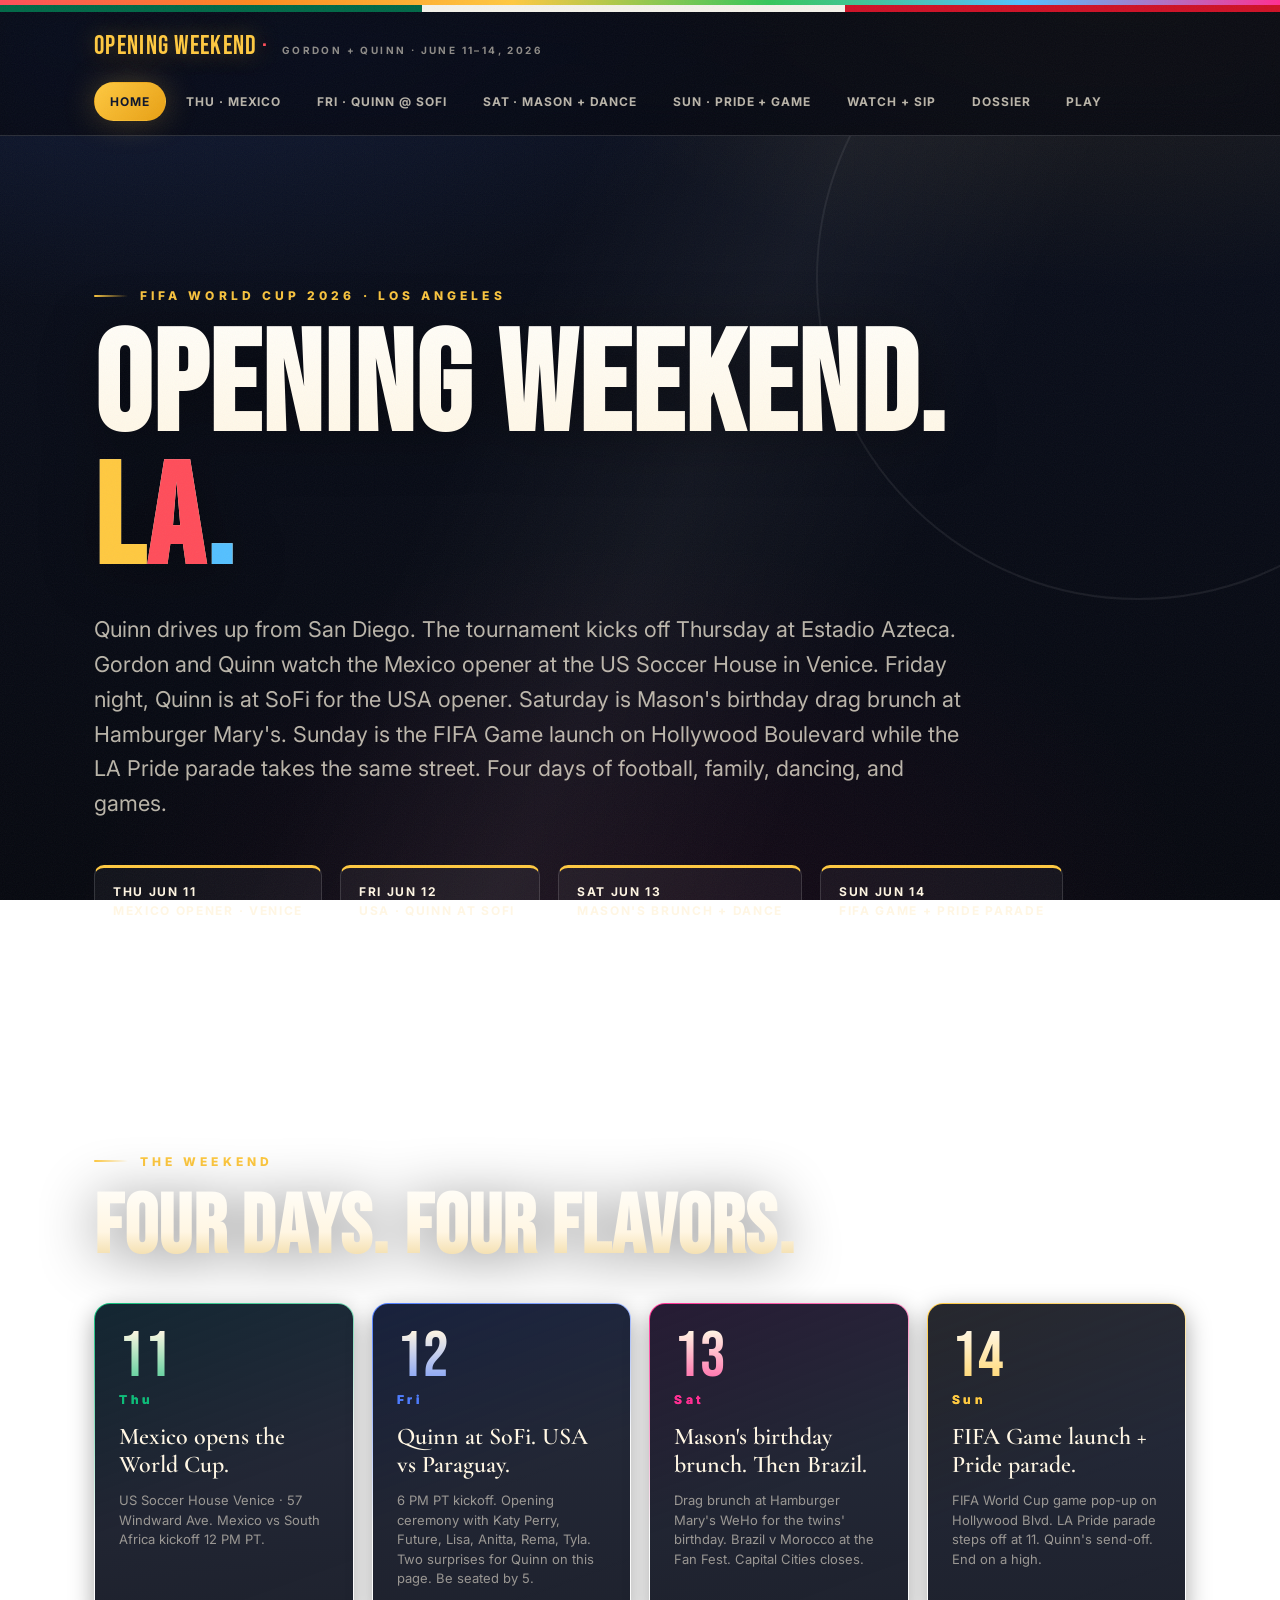
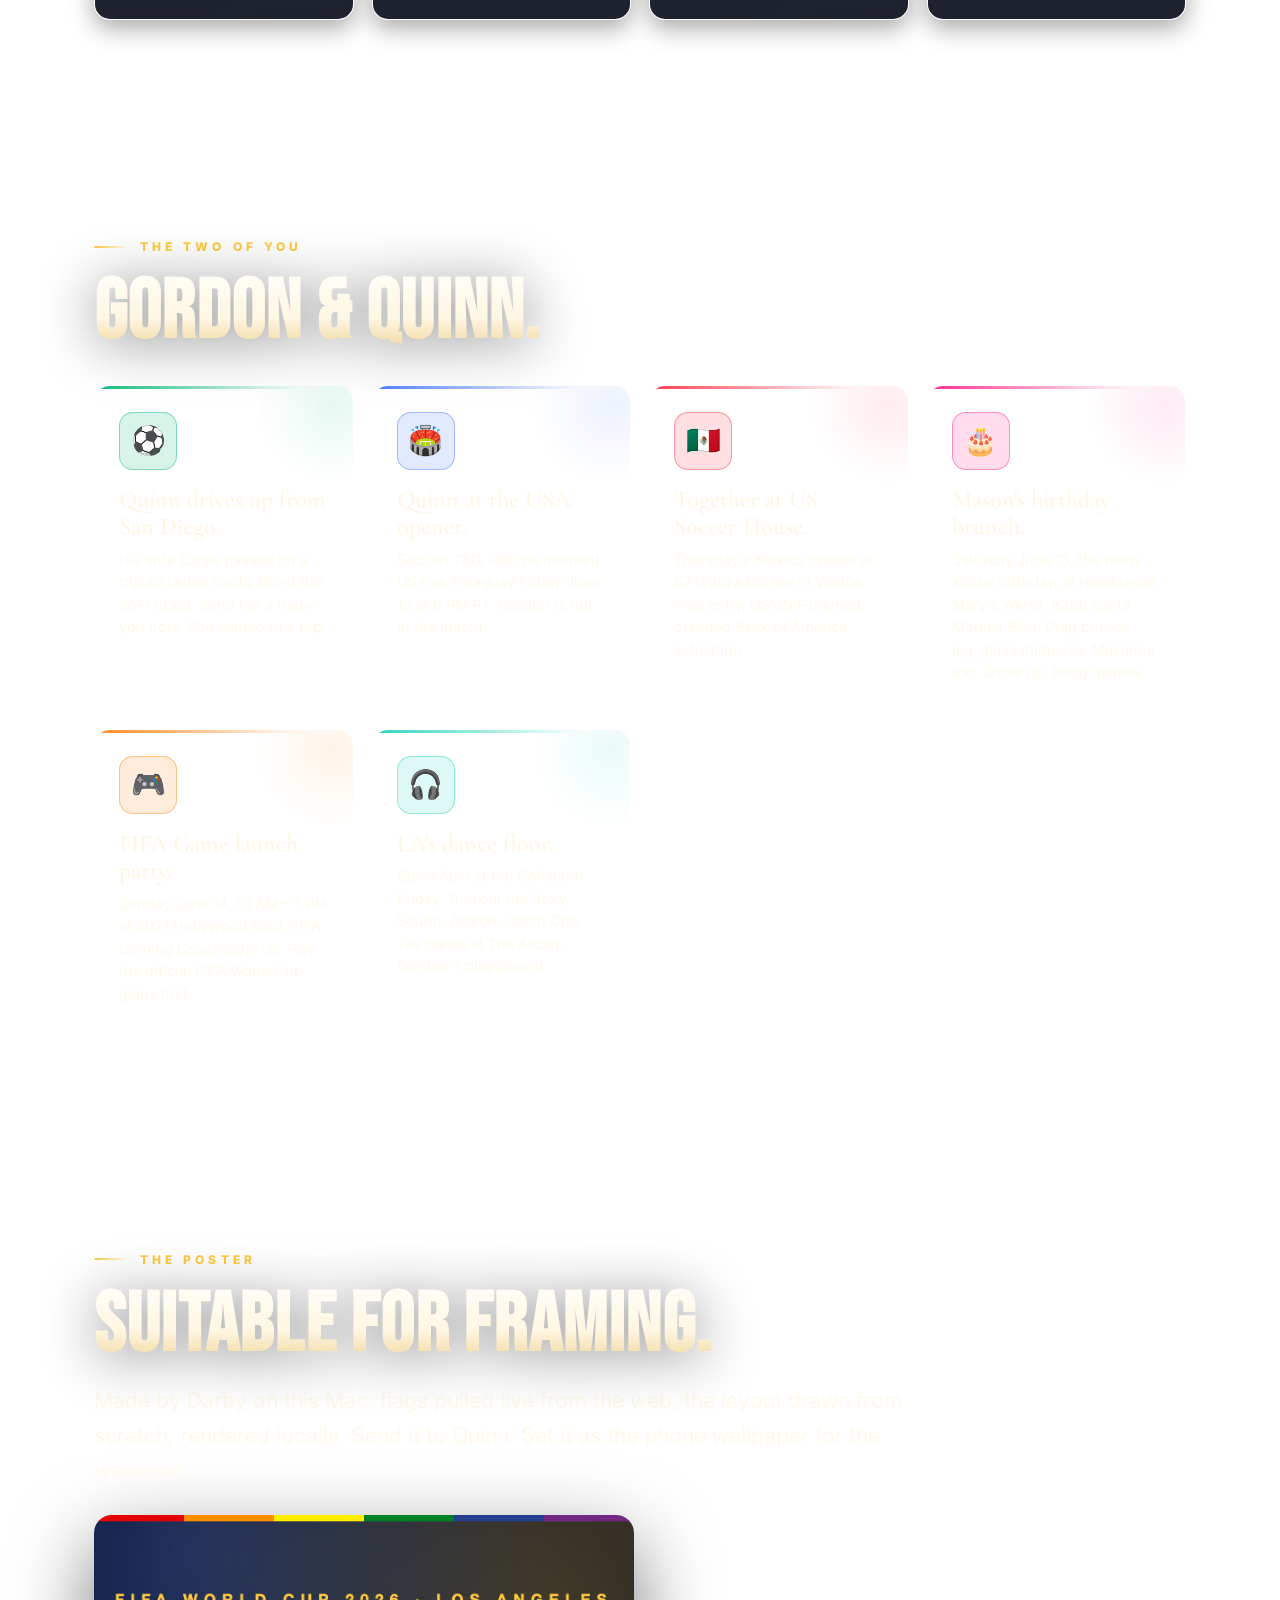
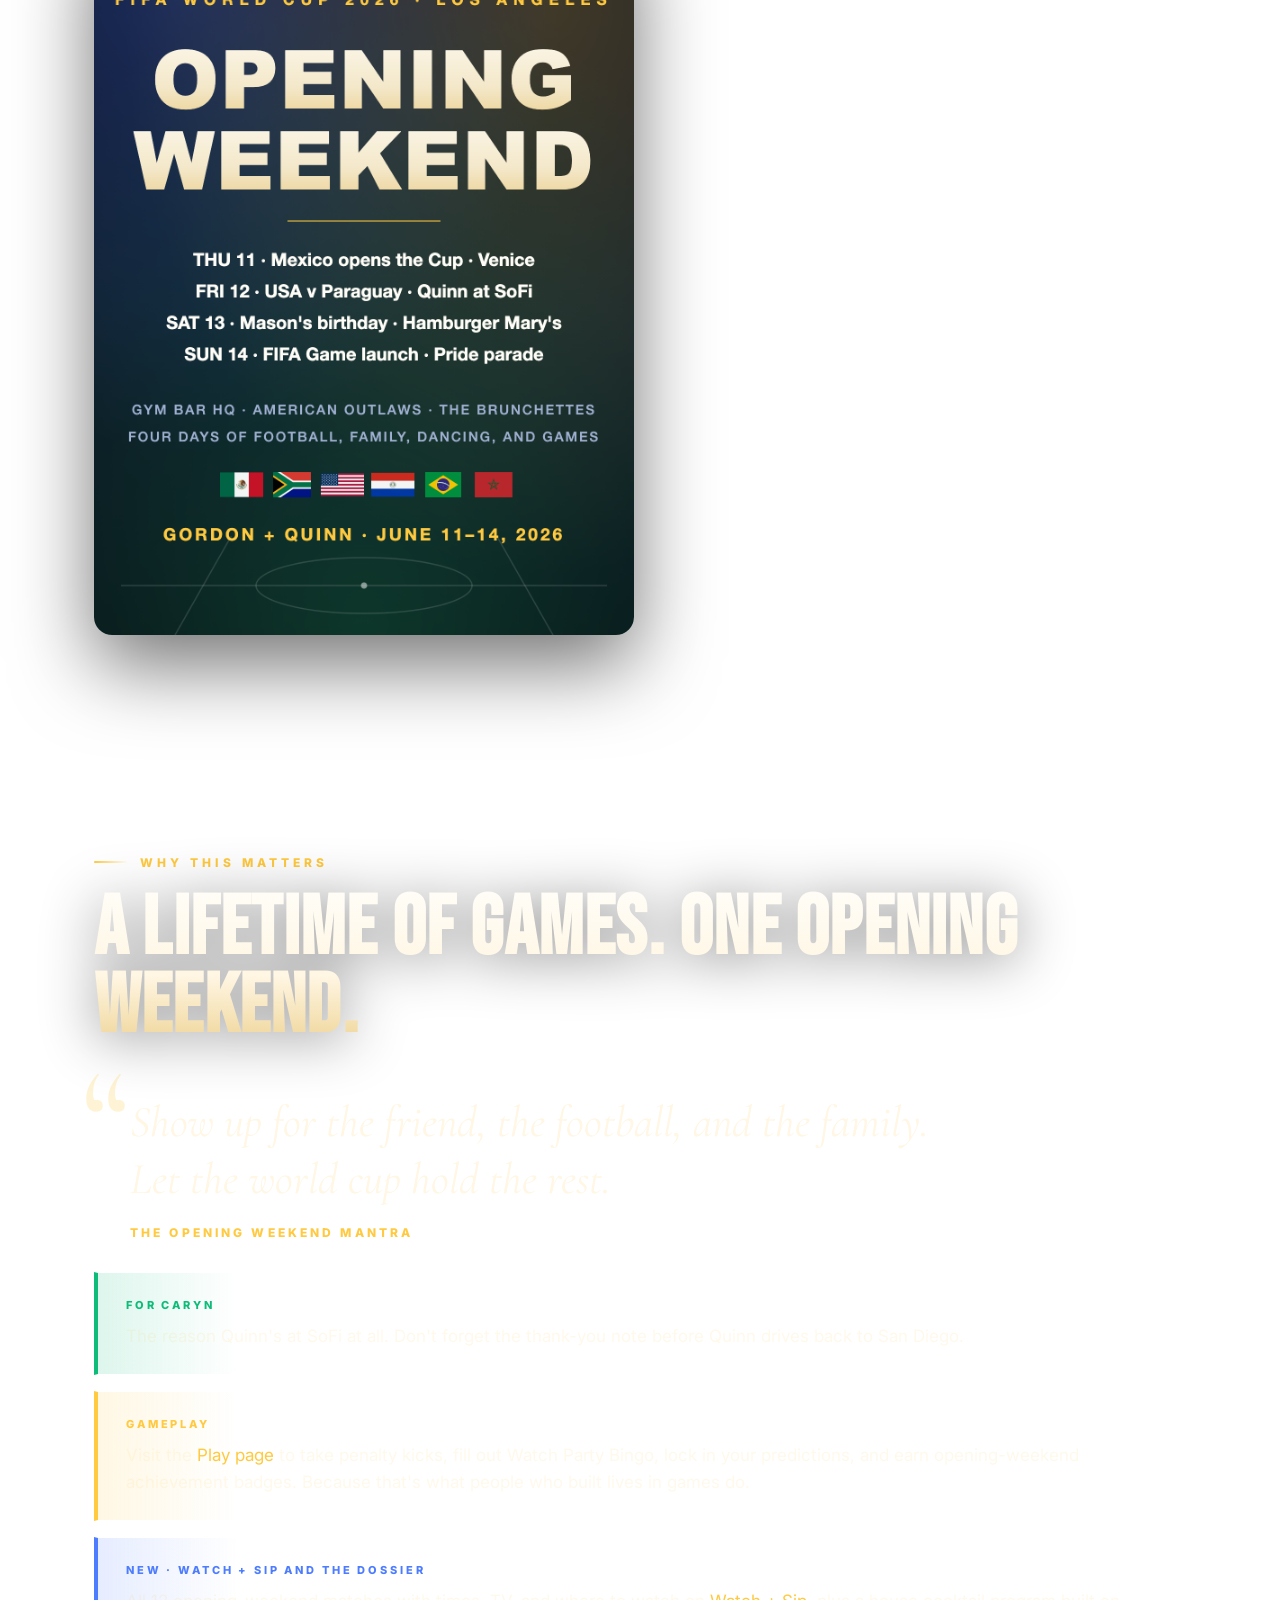
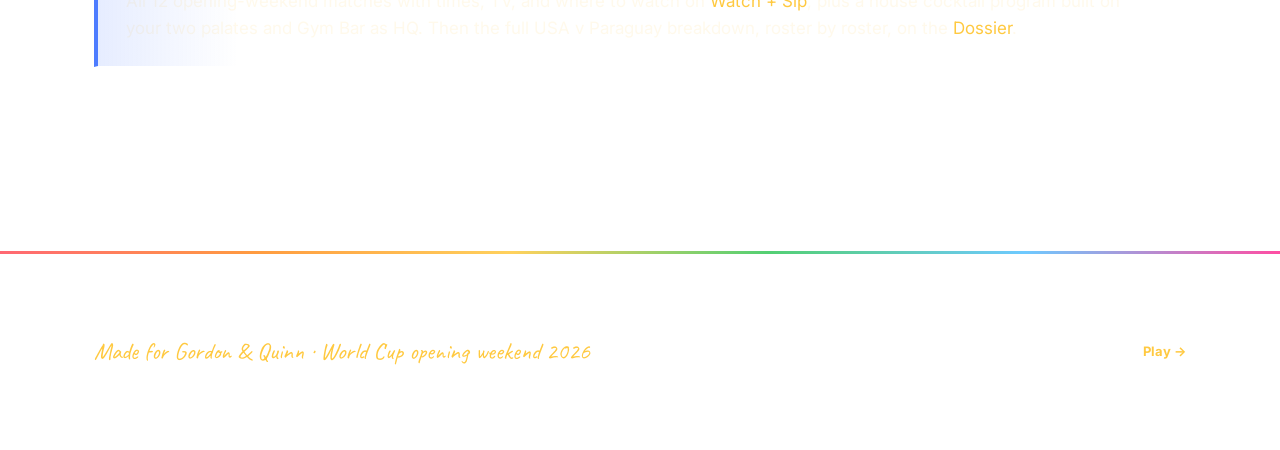
==== index.html @ e185a809 "Opening Weekend LA — Gordon + Quinn World Cup 2026 site" ====
<!DOCTYPE html>
<html lang="en">
<head>
<meta charset="utf-8">
<meta name="viewport" content="width=device-width, initial-scale=1">
<title>Opening Weekend, LA · Gordon + Quinn · World Cup 2026</title>
<link rel="preconnect" href="https://fonts.googleapis.com">
<link rel="preconnect" href="https://fonts.gstatic.com" crossorigin>
<link href="https://fonts.googleapis.com/css2?family=Bebas+Neue&family=Caveat:wght@400;700&family=Cormorant+Garamond:wght@500;600&family=Inter:wght@400;500;600;700;800&display=swap" rel="stylesheet">
<link rel="stylesheet" href="styles.css">
</head>
<body>

<div class="rainbow-bar"></div>
<div class="flag-bar"></div>

<header class="masthead">
  <div class="wrap">
    <a class="brand" href="index.html">Opening Weekend<span class="dot">·</span><span class="sub">Gordon + Quinn · June 11–14, 2026</span></a>
    <nav class="primary">
      <a href="index.html" class="current">Home</a>
      <a href="thursday.html">Thu · Mexico</a>
      <a href="friday.html">Fri · Quinn @ SoFi</a>
      <a href="saturday.html">Sat · Mason + Dance</a>
      <a href="sunday.html">Sun · Pride + Game</a>
      <a href="watch.html">Watch + Sip</a>
      <a href="showdown.html">Dossier</a>
      <a href="play.html">Play</a>
    </nav>
  </div>
</header>

<section class="hero">
  <div class="wrap">
    <div class="eyebrow">FIFA World Cup 2026 · Los Angeles</div>
    <h1 class="display">Opening Weekend.<br><span class="accent">L</span><span class="vermilion">A</span><span class="skyblue">.</span></h1>
    <p class="lede" style="margin-top: 24px;">Quinn drives up from San Diego. The tournament kicks off Thursday at Estadio Azteca. Gordon and Quinn watch the Mexico opener at the US Soccer House in Venice. Friday night, Quinn is at SoFi for the USA opener. Saturday is Mason's birthday drag brunch at Hamburger Mary's. Sunday is the FIFA Game launch on Hollywood Boulevard while the LA Pride parade takes the same street. Four days of football, family, dancing, and games.</p>
    <div class="hero-meta">
      <div>Thu Jun 11<br>Mexico opener · Venice</div>
      <div>Fri Jun 12<br>USA · Quinn at SoFi</div>
      <div>Sat Jun 13<br>Mason's brunch + dance</div>
      <div>Sun Jun 14<br>FIFA Game + Pride parade</div>
    </div>
  </div>
</section>

<section class="section">
  <div class="wrap">
    <div class="eyebrow">The Weekend</div>
    <h2 class="display">Four days. Four flavors.</h2>
    <div class="days-grid">
      <a class="day-card" href="thursday.html">
        <div class="date">11<span class="weekday">Thu</span></div>
        <div class="title">Mexico opens the World Cup.</div>
        <div class="tag">US Soccer House Venice · 57 Windward Ave. Mexico vs South Africa kickoff 12 PM PT.</div>
      </a>
      <a class="day-card fri" href="friday.html">
        <div class="date">12<span class="weekday">Fri</span></div>
        <div class="title">Quinn at SoFi. USA vs Paraguay.</div>
        <div class="tag">6 PM PT kickoff. Opening ceremony with Katy Perry, Future, Lisa, Anitta, Rema, Tyla. Two surprises for Quinn on this page. Be seated by 5.</div>
      </a>
      <a class="day-card sat" href="saturday.html">
        <div class="date">13<span class="weekday">Sat</span></div>
        <div class="title">Mason's birthday brunch. Then Brazil.</div>
        <div class="tag">Drag brunch at Hamburger Mary's WeHo for the twins' birthday. Brazil v Morocco at the Fan Fest. Capital Cities closes.</div>
      </a>
      <a class="day-card sun" href="sunday.html">
        <div class="date">14<span class="weekday">Sun</span></div>
        <div class="title">FIFA Game launch + Pride parade.</div>
        <div class="tag">FIFA World Cup game pop-up on Hollywood Blvd. LA Pride parade steps off at 11. Quinn's send-off. End on a high.</div>
      </a>
    </div>
  </div>
</section>

<section class="section">
  <div class="wrap">
    <div class="eyebrow">The two of you</div>
    <h2 class="display">Gordon &amp; Quinn.</h2>
    <div class="cards-grid">
      <div class="fact-card green">
        <div class="icon">⚽</div>
        <h4>Quinn drives up from San Diego.</h4>
        <p>His wife Caryn passed on a trip so Quinn could afford the SoFi ticket. Send her a thank-you note. She earned this trip.</p>
      </div>
      <div class="fact-card blue">
        <div class="icon">🏟️</div>
        <h4>Quinn at the USA opener.</h4>
        <p>Section TBD, lifetime moment. USA vs Paraguay Friday June 12 at 6 PM PT. Gordon is not at the match.</p>
      </div>
      <div class="fact-card red">
        <div class="icon">🇲🇽</div>
        <h4>Together at US Soccer House.</h4>
        <p>Thursday's Mexico opener at 57 Windward Ave in Venice. Free entry, USMNT-themed, branded Bank of America activation.</p>
      </div>
      <div class="fact-card magenta">
        <div class="icon">🎂</div>
        <h4>Mason's birthday brunch.</h4>
        <p>Saturday June 13, the twins' actual birthday, at Hamburger Mary's WeHo, 8288 Santa Monica Blvd. Drag brunch, leg-glass mimosas, Makenna too. Show up. Bring memes.</p>
      </div>
      <div class="fact-card orange">
        <div class="icon">🎮</div>
        <h4>FIFA Game launch party.</h4>
        <p>Sunday June 14, 10 AM – 7 PM at 6021 Hollywood Blvd. FIFA Gaming Couch pop-up. Play the official FIFA World Cup game first.</p>
      </div>
      <div class="fact-card teal">
        <div class="icon">🎧</div>
        <h4>LA's dance floor.</h4>
        <p>Steve Aoki at the Coliseum Friday. Trinix at the Roxy. Sound, Avalon, Catch One. Tea dance at The Abbey. Gordon's playground.</p>
      </div>
    </div>
  </div>
</section>

<section class="section">
  <div class="wrap">
    <div class="eyebrow">The poster</div>
    <h2 class="display">Suitable for framing.</h2>
    <p class="lede" style="margin-top: 18px;">Made by Darby on this Mac: flags pulled live from the web, the layout drawn from scratch, rendered locally. Send it to Quinn. Set it as the phone wallpaper for the weekend.</p>
    <p style="margin-top: 28px;"><img src="assets/poster.png" alt="Opening Weekend LA poster: FIFA World Cup 2026, Gordon + Quinn, June 11 to 14" style="width: 100%; max-width: 540px; border-radius: 18px; box-shadow: 0 30px 80px rgba(0,0,0,0.55); display: block;"></p>
  </div>
</section>

<section class="section">
  <div class="wrap">
    <div class="eyebrow">Why this matters</div>
    <h2 class="display">A lifetime of games. One opening weekend.</h2>
    <div class="quote">
      Show up for the friend, the football, and the family. Let the world cup hold the rest.
      <span class="attr">The opening weekend mantra</span>
    </div>
    <div class="callout green">
      <div class="label">For Caryn</div>
      <p>The reason Quinn's at SoFi at all. Don't forget the thank-you note before Quinn drives back to San Diego.</p>
    </div>
    <div class="callout gold" style="margin-top: 16px;">
      <div class="label">Gameplay</div>
      <p>Visit the <a href="play.html">Play page</a> to take penalty kicks, fill out Watch Party Bingo, lock in your predictions, and earn opening-weekend achievement badges. Because that's what people who built lives in games do.</p>
    </div>
    <div class="callout blue" style="margin-top: 16px;">
      <div class="label">New · Watch + Sip and the Dossier</div>
      <p>All 12 opening-weekend matches with times, TV, and where to watch on <a href="watch.html">Watch + Sip</a>, plus a house cocktail program built on your two palates and Gym Bar as HQ. Then the full USA v Paraguay breakdown, roster by roster, on the <a href="showdown.html">Dossier</a>.</p>
    </div>
  </div>
</section>

<footer class="site">
  <div class="wrap">
    <div class="made">Made for Gordon &amp; Quinn · World Cup opening weekend 2026</div>
    <div><a href="play.html">Play →</a></div>
  </div>
</footer>

</body>
</html>
---- styles.css ----
/* Opening Weekend LA · Gordon + Quinn · World Cup 2026
   v2 — "Night Match" design system
   Stadium-night base, floodlight glows, glass cards, editorial type, motion with intent. */

:root {
  /* Stage */
  --night: #06080F;
  --night-2: #0A0F1E;
  --panel: rgba(255, 255, 255, 0.045);
  --panel-strong: rgba(255, 255, 255, 0.08);
  --glass-line: rgba(255, 255, 255, 0.14);
  --cream: #FFF6E3;
  --ink: #0B132B;

  /* Voices (text-bright variants for dark stage) */
  --gold: #FFC940;
  --gold-deep: #E8A013;
  --vermilion: #FF4D5A;
  --mexico-green: #0DBC79;
  --mexico-red: #FF3B4E;
  --usa-blue: #4D7CFF;
  --usa-red: #FF4D5A;
  --teal: #2DD4BF;
  --magenta: #FF2E92;
  --orange: #FF8A1E;
  --skyblue: #54C0FF;
  --grass: #35C75A;

  /* Flag-true colors (bars only) */
  --flag-green: #006847;
  --flag-red: #CE1126;
  --flag-blue: #002868;
  --flag-red-usa: #BF0A30;

  --rule: rgba(255, 255, 255, 0.10);
  --text-dim: rgba(255, 246, 227, 0.72);
  --text-faint: rgba(255, 246, 227, 0.55);
  --shadow: 0 24px 60px rgba(0, 0, 0, 0.5);
  --shadow-sm: 0 8px 24px rgba(0, 0, 0, 0.35);
  --glow-gold: 0 0 32px rgba(255, 201, 64, 0.25);
}

* { box-sizing: border-box; margin: 0; padding: 0; }
html { scroll-behavior: smooth; }

body {
  background:
    radial-gradient(1100px 600px at 12% -5%, rgba(77, 124, 255, 0.14), transparent 60%),
    radial-gradient(1000px 560px at 88% -5%, rgba(255, 201, 64, 0.10), transparent 60%),
    radial-gradient(900px 700px at 50% 110%, rgba(255, 46, 146, 0.07), transparent 65%),
    linear-gradient(180deg, var(--night-2) 0%, var(--night) 100%);
  background-attachment: fixed;
  color: var(--cream);
  font-family: "Inter", -apple-system, "Segoe UI", system-ui, sans-serif;
  font-size: 17px;
  line-height: 1.6;
  -webkit-font-smoothing: antialiased;
  overflow-x: hidden;
}

/* Film grain so the dark reads as atmosphere, not emptiness */
body::after {
  content: "";
  position: fixed;
  inset: 0;
  pointer-events: none;
  z-index: 1000;
  opacity: 0.05;
  background-image: url("data:image/svg+xml,%3Csvg xmlns='http://www.w3.org/2000/svg' width='160' height='160'%3E%3Cfilter id='n'%3E%3CfeTurbulence type='fractalNoise' baseFrequency='0.9' numOctaves='2'/%3E%3C/filter%3E%3Crect width='160' height='160' filter='url(%23n)'/%3E%3C/svg%3E");
}

img { max-width: 100%; display: block; }
a { color: var(--gold); text-decoration: none; border-bottom: 2px solid transparent; transition: border-color 0.2s, color 0.2s; }
a:hover { border-bottom-color: var(--gold); color: #FFE08A; }
button { font-family: inherit; cursor: pointer; }

.wrap { max-width: 1140px; margin: 0 auto; padding: 32px 24px; position: relative; }
.section { padding: 72px 0; position: relative; }
.section + .section { border-top: 1px solid var(--rule); }

/* ================= Type ================= */
.display {
  font-family: "Bebas Neue", "Oswald", sans-serif;
  font-weight: 700;
  letter-spacing: 0.015em;
  line-height: 0.94;
  text-transform: uppercase;
  background: linear-gradient(180deg, #FFFDF7 0%, var(--cream) 55%, #E9C97E 115%);
  -webkit-background-clip: text;
  background-clip: text;
  -webkit-text-fill-color: transparent;
  filter: drop-shadow(0 6px 28px rgba(0, 0, 0, 0.45));
}
h1.display { font-size: clamp(64px, 11vw, 152px); }
h2.display { font-size: clamp(42px, 6.5vw, 84px); }
h3.display { font-size: clamp(30px, 4vw, 50px); }

/* Accent spans stay vivid inside gradient headlines */
.display .accent { -webkit-text-fill-color: var(--gold); color: var(--gold); }
.display .vermilion { -webkit-text-fill-color: var(--vermilion); color: var(--vermilion); }
.display .skyblue { -webkit-text-fill-color: var(--skyblue); color: var(--skyblue); }
.display span[style] { -webkit-text-fill-color: currentColor; }

.script { font-family: "Caveat", cursive; font-style: italic; }

.eyebrow {
  font-size: 12px;
  letter-spacing: 0.34em;
  text-transform: uppercase;
  font-weight: 800;
  color: var(--gold);
  margin-bottom: 18px;
  display: inline-flex;
  align-items: center;
  gap: 12px;
}
.eyebrow::before {
  content: "";
  width: 34px;
  height: 2px;
  background: linear-gradient(90deg, var(--gold), transparent);
  border-radius: 2px;
}

.lede {
  font-size: clamp(18px, 1.7vw, 22px);
  line-height: 1.6;
  max-width: 62ch;
  color: var(--text-dim);
  font-weight: 400;
}
.small { font-size: 14px; color: var(--text-faint); }

/* ================= Bars ================= */
.rainbow-bar {
  height: 5px;
  background: linear-gradient(90deg,
    #FF4D5A, #FF8A1E, #FFC940, #35C75A, #54C0FF, #FF2E92);
}
.flag-bar {
  height: 7px;
  background: linear-gradient(90deg,
    var(--flag-green) 0%, var(--flag-green) 33%,
    #F4F2EA 33%, #F4F2EA 66%,
    var(--flag-red) 66%, var(--flag-red) 100%);
}
.flag-bar.usa {
  background: linear-gradient(90deg,
    var(--flag-blue) 0%, var(--flag-blue) 33%,
    #F4F2EA 33%, #F4F2EA 66%,
    var(--flag-red-usa) 66%, var(--flag-red-usa) 100%);
}

/* ================= Masthead ================= */
.masthead {
  position: sticky;
  top: 0;
  z-index: 50;
  background: rgba(6, 8, 15, 0.72);
  -webkit-backdrop-filter: blur(18px) saturate(1.4);
  backdrop-filter: blur(18px) saturate(1.4);
  border-bottom: 1px solid var(--glass-line);
}
.masthead .wrap {
  display: flex;
  justify-content: space-between;
  align-items: center;
  padding: 14px 24px;
  flex-wrap: wrap;
  gap: 14px;
}
.brand {
  font-family: "Bebas Neue", sans-serif;
  font-size: 26px;
  letter-spacing: 0.05em;
  color: var(--gold);
  border: none;
  text-transform: uppercase;
  text-shadow: 0 0 24px rgba(255, 201, 64, 0.35);
}
.brand:hover { color: #FFE08A; border: none; }
.brand .dot { color: var(--vermilion); margin: 0 4px; }
.brand .sub {
  font-family: "Inter", sans-serif;
  font-size: 10px;
  letter-spacing: 0.24em;
  color: var(--text-faint);
  font-weight: 700;
  margin-left: 10px;
  text-shadow: none;
}
nav.primary { display: flex; gap: 4px; flex-wrap: wrap; }
nav.primary a {
  font-size: 12px;
  letter-spacing: 0.08em;
  font-weight: 700;
  color: var(--text-dim);
  padding: 9px 15px;
  border: 1px solid transparent;
  border-radius: 999px;
  text-transform: uppercase;
  transition: all 0.2s;
}
nav.primary a:hover {
  color: var(--cream);
  border-color: var(--glass-line);
  background: var(--panel);
}
nav.primary a.current {
  background: linear-gradient(135deg, var(--gold) 0%, var(--gold-deep) 100%);
  color: var(--ink);
  box-shadow: var(--glow-gold);
  border-color: transparent;
}

/* ================= Hero ================= */
.hero {
  padding: 110px 0 72px;
  position: relative;
  overflow: hidden;
  isolation: isolate;
}
/* Pitch center-circle, faint, behind everything */
.hero::before {
  content: "";
  position: absolute;
  right: -180px;
  top: -180px;
  width: 640px;
  height: 640px;
  border: 2px solid rgba(255, 255, 255, 0.07);
  border-radius: 50%;
  z-index: -1;
}
/* Floodlight beam */
.hero::after {
  content: "";
  position: absolute;
  inset: 0;
  z-index: -1;
  background: linear-gradient(115deg, transparent 35%, rgba(255, 255, 255, 0.045) 50%, transparent 65%);
}
.hero .wrap > * { animation: rise 0.8s cubic-bezier(0.2, 0.7, 0.2, 1) both; }
.hero .wrap > *:nth-child(2) { animation-delay: 0.1s; }
.hero .wrap > *:nth-child(3) { animation-delay: 0.22s; }
.hero .wrap > *:nth-child(4) { animation-delay: 0.34s; }

.hero.mexican {
  background:
    radial-gradient(900px 480px at 80% 0%, rgba(255, 59, 78, 0.18), transparent 60%),
    linear-gradient(160deg, #003D2B 0%, #06221A 45%, var(--night) 100%);
}
.hero.usa {
  background:
    radial-gradient(900px 480px at 80% 0%, rgba(255, 77, 90, 0.16), transparent 60%),
    linear-gradient(160deg, #0A1F5C 0%, #091233 45%, var(--night) 100%);
}
.hero.party {
  background:
    radial-gradient(900px 480px at 75% 0%, rgba(84, 192, 255, 0.14), transparent 60%),
    linear-gradient(160deg, #5C0F3C 0%, #220A26 50%, var(--night) 100%);
}
.hero.play {
  background:
    radial-gradient(900px 480px at 78% 0%, rgba(255, 201, 64, 0.14), transparent 60%),
    linear-gradient(160deg, #0B4D33 0%, #07281F 50%, var(--night) 100%);
}
.hero.sun {
  background:
    radial-gradient(1000px 520px at 75% -10%, rgba(255, 255, 255, 0.35), transparent 55%),
    linear-gradient(160deg, #FFC940 0%, #FF8A1E 60%, #F4632E 100%);
  color: var(--ink);
}
.hero.sun .display {
  background: linear-gradient(180deg, #1A1206 0%, #3B240A 100%);
  -webkit-background-clip: text;
  background-clip: text;
  -webkit-text-fill-color: transparent;
  filter: drop-shadow(0 4px 18px rgba(120, 60, 0, 0.25));
}
.hero.sun .lede { color: rgba(26, 18, 6, 0.82); }
.hero.sun::before { border-color: rgba(255, 255, 255, 0.28); }

.hero-meta {
  display: flex;
  gap: 18px;
  margin-top: 44px;
  font-size: 12px;
  letter-spacing: 0.14em;
  text-transform: uppercase;
  font-weight: 700;
  flex-wrap: wrap;
}
.hero-meta > div {
  background: var(--panel);
  border: 1px solid var(--glass-line);
  border-top: 3px solid var(--gold);
  border-radius: 10px;
  padding: 14px 18px;
  min-width: 200px;
  line-height: 1.6;
  -webkit-backdrop-filter: blur(8px);
  backdrop-filter: blur(8px);
}
.hero.sun .hero-meta > div {
  background: rgba(255, 255, 255, 0.30);
  border-color: rgba(26, 18, 6, 0.18);
  border-top-color: var(--ink);
}

/* ================= Day cards (home) ================= */
.days-grid {
  display: grid;
  grid-template-columns: repeat(auto-fit, minmax(230px, 1fr));
  gap: 18px;
  margin-top: 36px;
}
.day-card {
  --edge: var(--mexico-green);
  position: relative;
  display: block;
  padding: 26px 24px 30px;
  border-radius: 16px;
  color: var(--cream);
  border: 1px solid transparent;
  background:
    linear-gradient(180deg, rgba(20, 26, 44, 0.92), rgba(11, 15, 28, 0.92)) padding-box,
    linear-gradient(160deg, var(--edge), rgba(255, 255, 255, 0.08) 55%, transparent) border-box;
  box-shadow: var(--shadow-sm);
  transition: transform 0.25s cubic-bezier(0.2, 0.7, 0.2, 1), box-shadow 0.25s;
  overflow: hidden;
}
.day-card.fri { --edge: var(--usa-blue); }
.day-card.sat { --edge: var(--magenta); }
.day-card.sun { --edge: var(--gold); }
.day-card::after {
  content: "→";
  position: absolute;
  right: 20px;
  bottom: 16px;
  font-size: 20px;
  color: var(--edge);
  opacity: 0;
  transform: translateX(-8px);
  transition: all 0.25s;
}
.day-card:hover {
  transform: translateY(-6px);
  box-shadow: 0 20px 48px rgba(0, 0, 0, 0.55), 0 0 0 1px var(--edge);
  color: var(--cream);
}
.day-card:hover::after { opacity: 1; transform: translateX(0); }
.day-card .date {
  font-family: "Bebas Neue", sans-serif;
  font-size: 64px;
  line-height: 0.85;
  background: linear-gradient(180deg, var(--cream), var(--edge));
  -webkit-background-clip: text;
  background-clip: text;
  -webkit-text-fill-color: transparent;
}
.day-card .date .weekday {
  display: block;
  font-family: "Inter", sans-serif;
  font-size: 12px;
  letter-spacing: 0.3em;
  font-weight: 800;
  -webkit-text-fill-color: var(--edge);
  margin-top: 10px;
}
.day-card .title {
  font-family: "Cormorant Garamond", Georgia, serif;
  font-size: 24px;
  line-height: 1.18;
  margin-top: 18px;
  font-weight: 600;
  color: var(--cream);
}
.day-card .tag {
  font-size: 13px;
  color: var(--text-faint);
  margin-top: 12px;
  line-height: 1.5;
}

/* ================= Itinerary (timeline) ================= */
.itinerary {
  display: grid;
  grid-template-columns: 150px 1fr;
  gap: 0 32px;
  margin-top: 32px;
}
.itinerary .when {
  font-family: "Bebas Neue", sans-serif;
  font-size: 24px;
  color: var(--gold);
  text-align: right;
  letter-spacing: 0.03em;
  padding: 18px 22px 18px 0;
  position: relative;
  border-right: 1px solid var(--rule);
  line-height: 1.1;
}
.itinerary .when::after {
  content: "";
  position: absolute;
  right: -6px;
  top: 26px;
  width: 11px;
  height: 11px;
  border-radius: 50%;
  background: var(--gold);
  box-shadow: 0 0 0 4px rgba(255, 201, 64, 0.18), 0 0 16px rgba(255, 201, 64, 0.6);
}
.itinerary .what {
  font-size: 16px;
  line-height: 1.6;
  padding: 18px 0;
  color: var(--text-dim);
  border-bottom: 1px dashed var(--rule);
}
.itinerary .what strong { color: var(--cream); font-weight: 700; }

/* ================= Fact cards ================= */
.cards-grid {
  display: grid;
  grid-template-columns: repeat(auto-fit, minmax(250px, 1fr));
  gap: 18px;
  margin-top: 32px;
}
.fact-card {
  --edge: var(--gold);
  background: var(--panel);
  border: 1px solid var(--glass-line);
  border-radius: 16px;
  padding: 26px 24px;
  position: relative;
  overflow: hidden;
  -webkit-backdrop-filter: blur(10px);
  backdrop-filter: blur(10px);
  transition: transform 0.25s cubic-bezier(0.2, 0.7, 0.2, 1), border-color 0.25s, box-shadow 0.25s;
}
.fact-card::before {
  content: "";
  position: absolute;
  top: 0; left: 0; right: 0;
  height: 3px;
  background: linear-gradient(90deg, var(--edge), transparent 80%);
}
.fact-card::after {
  content: "";
  position: absolute;
  top: -60px; right: -60px;
  width: 160px; height: 160px;
  border-radius: 50%;
  background: radial-gradient(circle, var(--edge) 0%, transparent 70%);
  opacity: 0.10;
  transition: opacity 0.25s;
}
.fact-card:hover {
  transform: translateY(-4px);
  border-color: var(--edge);
  box-shadow: 0 16px 40px rgba(0, 0, 0, 0.45);
}
.fact-card:hover::after { opacity: 0.22; }
.fact-card.green { --edge: var(--mexico-green); }
.fact-card.red { --edge: var(--mexico-red); }
.fact-card.blue { --edge: var(--usa-blue); }
.fact-card.magenta { --edge: var(--magenta); }
.fact-card.teal { --edge: var(--teal); }
.fact-card.orange { --edge: var(--orange); }
.fact-card.gold { --edge: var(--gold); }
.fact-card .icon {
  width: 58px; height: 58px;
  display: grid;
  place-items: center;
  font-size: 28px;
  border-radius: 14px;
  background: color-mix(in srgb, var(--edge) 16%, transparent);
  border: 1px solid color-mix(in srgb, var(--edge) 45%, transparent);
  margin-bottom: 16px;
}
.fact-card h4 {
  font-family: "Cormorant Garamond", Georgia, serif;
  font-size: 24px;
  font-weight: 600;
  color: var(--cream);
  margin-bottom: 8px;
  line-height: 1.15;
}
.fact-card p { font-size: 14.5px; line-height: 1.55; color: var(--text-dim); }

/* ================= Match card (ticket) ================= */
.match-card {
  position: relative;
  background:
    radial-gradient(700px 300px at 50% -40%, rgba(255, 201, 64, 0.16), transparent 70%),
    linear-gradient(135deg, #0E1C4E 0%, #091233 60%, #06080F 100%);
  color: var(--cream);
  border: 1px solid var(--glass-line);
  border-radius: 18px;
  padding: 40px 36px;
  box-shadow: var(--shadow);
  margin-top: 32px;
  overflow: hidden;
}
.match-card.mexico {
  background:
    radial-gradient(700px 300px at 50% -40%, rgba(255, 201, 64, 0.16), transparent 70%),
    linear-gradient(135deg, #064D36 0%, #06291E 60%, #06080F 100%);
}
/* Ticket punch-holes */
.match-card::before, .match-card::after {
  content: "";
  position: absolute;
  top: 50%;
  width: 36px; height: 36px;
  border-radius: 50%;
  background: var(--night);
  border: 1px solid var(--glass-line);
  transform: translateY(-50%);
}
.match-card::before { left: -19px; }
.match-card::after { right: -19px; }
.match-card .label {
  font-size: 11px;
  letter-spacing: 0.3em;
  font-weight: 800;
  text-transform: uppercase;
  color: var(--gold);
  margin-bottom: 14px;
  text-align: center;
}
.match-card .teams {
  display: grid;
  grid-template-columns: 1fr auto 1fr;
  gap: 24px;
  align-items: center;
  margin: 20px 0;
}
.match-card .team {
  text-align: center;
  font-family: "Bebas Neue", sans-serif;
  font-size: clamp(30px, 4.5vw, 54px);
  letter-spacing: 0.02em;
  text-shadow: 0 4px 24px rgba(0, 0, 0, 0.5);
}
.match-card .team .flag {
  font-size: 64px;
  display: block;
  margin-bottom: 10px;
  filter: drop-shadow(0 8px 20px rgba(0, 0, 0, 0.45));
}
.match-card .vs {
  font-family: "Bebas Neue", sans-serif;
  font-size: 22px;
  color: var(--ink);
  letter-spacing: 0.06em;
  background: linear-gradient(135deg, var(--gold), var(--gold-deep));
  width: 58px; height: 58px;
  border-radius: 50%;
  display: grid;
  place-items: center;
  box-shadow: var(--glow-gold);
}
.match-card .details {
  display: flex;
  justify-content: center;
  gap: 12px;
  flex-wrap: wrap;
  margin-top: 24px;
  padding-top: 22px;
  border-top: 1px dashed rgba(255, 255, 255, 0.25);
  font-size: 12px;
  letter-spacing: 0.12em;
  text-transform: uppercase;
  color: var(--text-dim);
}
.match-card .details span {
  border: 1px solid var(--glass-line);
  background: var(--panel);
  padding: 7px 14px;
  border-radius: 999px;
}

/* ================= Quote ================= */
.quote {
  font-family: "Cormorant Garamond", Georgia, serif;
  font-size: clamp(28px, 3.8vw, 44px);
  font-style: italic;
  line-height: 1.28;
  color: var(--cream);
  margin: 48px 0 32px;
  max-width: 44ch;
  position: relative;
  padding-left: 36px;
}
.quote::before {
  content: "“";
  position: absolute;
  left: -14px;
  top: -48px;
  font-size: 150px;
  line-height: 1;
  color: var(--gold);
  opacity: 0.22;
  font-style: normal;
}
.quote .attr {
  font-style: normal;
  font-family: "Inter", sans-serif;
  font-size: 12px;
  letter-spacing: 0.26em;
  text-transform: uppercase;
  color: var(--gold);
  font-weight: 800;
  display: block;
  margin-top: 18px;
}

/* ================= Big stat ================= */
.bigstat {
  display: grid;
  grid-template-columns: repeat(auto-fit, minmax(160px, 1fr));
  gap: 16px;
  margin-top: 32px;
}
.bigstat .stat {
  text-align: center;
  padding: 28px 16px;
  background: var(--panel);
  border: 1px solid var(--glass-line);
  border-radius: 14px;
}
.bigstat .num {
  font-family: "Bebas Neue", sans-serif;
  font-size: 64px;
  line-height: 1;
  background: linear-gradient(180deg, var(--cream), var(--gold));
  -webkit-background-clip: text;
  background-clip: text;
  -webkit-text-fill-color: transparent;
}
.bigstat .lbl {
  font-size: 11px;
  letter-spacing: 0.2em;
  text-transform: uppercase;
  color: var(--text-faint);
  font-weight: 700;
  margin-top: 10px;
}

/* ================= Callout ================= */
.callout {
  --edge: var(--mexico-red);
  background: var(--panel);
  border: 1px solid var(--glass-line);
  border-left: 4px solid var(--edge);
  padding: 24px 28px;
  border-radius: 0 14px 14px 0;
  margin-top: 28px;
  position: relative;
  overflow: hidden;
}
.callout::before {
  content: "";
  position: absolute;
  left: 0; top: 0; bottom: 0;
  width: 140px;
  background: linear-gradient(90deg, color-mix(in srgb, var(--edge) 14%, transparent), transparent);
  pointer-events: none;
}
.callout.green { --edge: var(--mexico-green); }
.callout.blue { --edge: var(--usa-blue); }
.callout.gold { --edge: var(--gold); }
.callout.magenta { --edge: var(--magenta); }
.callout .label {
  font-size: 11px;
  letter-spacing: 0.26em;
  font-weight: 800;
  text-transform: uppercase;
  color: var(--edge);
  margin-bottom: 8px;
}
.callout p { color: var(--text-dim); }
.callout p strong { color: var(--cream); }

/* ================= Badges (trophy case) ================= */
.badges {
  display: grid;
  grid-template-columns: repeat(auto-fit, minmax(150px, 1fr));
  gap: 16px;
  margin-top: 28px;
}
.badge {
  background: var(--panel);
  border: 1.5px dashed rgba(255, 246, 227, 0.22);
  border-radius: 16px;
  padding: 20px 14px;
  text-align: center;
  position: relative;
  cursor: pointer;
  transition: all 0.25s cubic-bezier(0.2, 0.7, 0.2, 1);
  overflow: hidden;
}
.badge:hover { transform: translateY(-3px); border-color: rgba(255, 201, 64, 0.5); }
.badge .badge-icon {
  font-size: 40px;
  display: block;
  filter: grayscale(1) brightness(0.7);
  transition: filter 0.3s;
}
.badge .badge-title {
  font-family: "Bebas Neue", sans-serif;
  font-size: 17px;
  letter-spacing: 0.08em;
  margin-top: 8px;
  color: var(--text-dim);
}
.badge .badge-desc { font-size: 11px; margin-top: 4px; color: var(--text-faint); }
.badge.unlocked {
  border: 1.5px solid var(--gold);
  background:
    radial-gradient(140px 90px at 50% 0%, rgba(255, 201, 64, 0.30), transparent 75%),
    var(--panel-strong);
  box-shadow: var(--glow-gold);
  transform: scale(1.02);
}
.badge.unlocked .badge-icon { filter: none; }
.badge.unlocked .badge-title { color: var(--gold); }
.badge.unlocked .badge-desc { color: var(--text-dim); }
/* Shimmer sweep on unlock */
.badge.unlocked::after {
  content: "";
  position: absolute;
  inset: 0;
  background: linear-gradient(115deg, transparent 30%, rgba(255, 255, 255, 0.18) 50%, transparent 70%);
  background-size: 240% 100%;
  animation: shimmer 2.6s ease-in-out infinite;
  pointer-events: none;
}

/* ================= Bingo ================= */
.bingo {
  display: grid;
  grid-template-columns: repeat(5, 1fr);
  gap: 8px;
  margin-top: 24px;
  max-width: 580px;
}
.bingo-cell {
  background: var(--panel);
  border: 1px solid var(--glass-line);
  border-radius: 10px;
  padding: 8px;
  aspect-ratio: 1;
  display: flex;
  align-items: center;
  justify-content: center;
  text-align: center;
  font-size: 11px;
  font-weight: 600;
  line-height: 1.25;
  color: var(--text-dim);
  cursor: pointer;
  transition: all 0.2s;
  user-select: none;
  position: relative;
}
.bingo-cell:hover { border-color: var(--gold); color: var(--cream); transform: translateY(-2px); }
.bingo-cell.marked {
  background: linear-gradient(145deg, var(--gold) 0%, var(--gold-deep) 100%);
  color: var(--ink);
  border-color: transparent;
  font-weight: 700;
  transform: rotate(-2.5deg) scale(1.03);
  box-shadow: var(--glow-gold);
}
.bingo-cell.marked::after {
  content: "✓";
  position: absolute;
  top: 4px; right: 7px;
  font-size: 13px;
  font-weight: 900;
  color: var(--ink);
}
.bingo-cell.free {
  background: linear-gradient(145deg, var(--magenta) 0%, var(--vermilion) 100%);
  color: var(--cream);
  border-color: transparent;
  font-weight: 800;
  letter-spacing: 0.06em;
}

/* ================= Penalty game ================= */
.penalty-game {
  background:
    radial-gradient(500px 200px at 20% 0%, rgba(255, 255, 255, 0.10), transparent 60%),
    radial-gradient(500px 200px at 80% 0%, rgba(255, 255, 255, 0.10), transparent 60%),
    linear-gradient(180deg, #0E1C4E 0%, #0A2A1E 100%);
  border: 1px solid var(--glass-line);
  border-radius: 18px;
  padding: 28px 24px 32px;
  text-align: center;
  margin-top: 28px;
  box-shadow: var(--shadow);
}
.penalty-stage {
  width: 100%;
  max-width: 500px;
  margin: 16px auto 0;
  aspect-ratio: 16/9;
  background:
    radial-gradient(300px 120px at 15% 8%, rgba(255, 246, 200, 0.5), transparent 60%),
    radial-gradient(300px 120px at 85% 8%, rgba(255, 246, 200, 0.5), transparent 60%),
    linear-gradient(180deg, #0B1B3A 0%, #11264D 42%, #1E7A35 42%, #16602A 100%);
  border-radius: 12px;
  position: relative;
  overflow: hidden;
  box-shadow: inset 0 0 60px rgba(0, 0, 0, 0.45), var(--shadow-sm);
}
/* Mowing stripes */
.penalty-stage::before {
  content: "";
  position: absolute;
  left: 0; right: 0; top: 42%; bottom: 0;
  background: repeating-linear-gradient(90deg,
    rgba(255, 255, 255, 0.05) 0 48px, transparent 48px 96px);
}
/* Crowd shimmer band */
.penalty-stage::after {
  content: "";
  position: absolute;
  left: 0; right: 0; top: 0; height: 42%;
  background-image: radial-gradient(rgba(255, 255, 255, 0.16) 1px, transparent 1.5px);
  background-size: 9px 7px;
  opacity: 0.5;
}
.goal {
  position: absolute;
  top: 16%; left: 17%; right: 17%; bottom: 36%;
  border: 5px solid #F4F2EA;
  border-bottom: none;
  border-radius: 6px 6px 0 0;
  background:
    repeating-linear-gradient(90deg, rgba(255, 255, 255, 0.16) 0 1px, transparent 1px 12px),
    repeating-linear-gradient(0deg, rgba(255, 255, 255, 0.16) 0 1px, transparent 1px 12px);
  z-index: 1;
}
.keeper {
  position: absolute;
  bottom: 38%;
  left: 50%;
  width: 52px;
  height: 82px;
  background:
    linear-gradient(180deg, #FFC940 0%, #FFC940 38%, #0B132B 38%, #0B132B 75%, #FF4D5A 75%);
  border-radius: 14px 14px 6px 6px;
  transform: translateX(-50%);
  transition: left 0.4s cubic-bezier(0.5, 0, 0.3, 1.2);
  z-index: 2;
  box-shadow: 0 10px 24px rgba(0, 0, 0, 0.45);
}
.keeper::before {
  content: "";
  position: absolute;
  top: -16px; left: 50%;
  width: 22px; height: 22px;
  border-radius: 50%;
  background: #E8B98A;
  transform: translateX(-50%);
}
.ball {
  position: absolute;
  bottom: 8%;
  left: 50%;
  width: 28px; height: 28px;
  background: radial-gradient(circle at 35% 30%, #FFFFFF 0%, #DDD 55%, #222 115%);
  border-radius: 50%;
  transform: translateX(-50%);
  transition: all 0.7s cubic-bezier(0.4, 0, 0.6, 1.4);
  z-index: 3;
  box-shadow: 0 6px 14px rgba(0, 0, 0, 0.5);
}
.penalty-controls {
  margin-top: 20px;
  display: flex;
  gap: 10px;
  justify-content: center;
  flex-wrap: wrap;
}
.kick-btn {
  background: linear-gradient(135deg, var(--gold) 0%, var(--gold-deep) 100%);
  color: var(--ink);
  border: none;
  padding: 14px 26px;
  border-radius: 999px;
  font-weight: 800;
  font-size: 14px;
  letter-spacing: 0.1em;
  text-transform: uppercase;
  box-shadow: 0 6px 18px rgba(232, 160, 19, 0.35);
  transition: transform 0.12s, box-shadow 0.12s;
}
.kick-btn:hover { transform: translateY(-2px); box-shadow: 0 10px 26px rgba(232, 160, 19, 0.5); }
.kick-btn:active { transform: translateY(1px); }
.kick-btn.reset {
  background: transparent;
  color: var(--cream);
  border: 1.5px solid var(--glass-line);
  box-shadow: none;
}
.kick-btn.reset:hover { border-color: var(--gold); color: var(--gold); }
.penalty-score {
  font-family: "Bebas Neue", sans-serif;
  font-size: 38px;
  margin-top: 16px;
  letter-spacing: 0.12em;
  background: linear-gradient(180deg, var(--cream), var(--gold));
  -webkit-background-clip: text;
  background-clip: text;
  -webkit-text-fill-color: transparent;
}
.penalty-msg {
  font-family: "Cormorant Garamond", Georgia, serif;
  font-style: italic;
  font-size: 23px;
  margin-top: 6px;
  min-height: 32px;
  color: var(--text-dim);
}

/* ================= Predictions ================= */
.prediction-grid {
  display: grid;
  grid-template-columns: repeat(auto-fit, minmax(280px, 1fr));
  gap: 16px;
  margin-top: 28px;
}
.predict-card {
  background: var(--panel);
  border: 1px solid var(--glass-line);
  border-radius: 14px;
  padding: 22px 18px;
  -webkit-backdrop-filter: blur(8px);
  backdrop-filter: blur(8px);
}
.predict-card .match {
  font-family: "Bebas Neue", sans-serif;
  font-size: 23px;
  letter-spacing: 0.03em;
  margin-bottom: 14px;
  text-align: center;
  color: var(--cream);
}
.predict-card .options { display: flex; gap: 8px; }
.predict-card .opt {
  flex: 1;
  padding: 11px 10px;
  border-radius: 10px;
  border: 1px solid var(--glass-line);
  background: rgba(255, 255, 255, 0.03);
  color: var(--text-dim);
  font-weight: 700;
  font-size: 13px;
  cursor: pointer;
  text-align: center;
  transition: all 0.18s;
}
.predict-card .opt:hover { border-color: var(--gold); color: var(--cream); transform: translateY(-2px); }
.predict-card .opt.chosen {
  background: linear-gradient(135deg, var(--vermilion), var(--magenta));
  color: #FFF;
  border-color: transparent;
  box-shadow: 0 6px 20px rgba(255, 46, 146, 0.35);
}

/* ================= Footer ================= */
footer.site {
  border-top: 1px solid var(--rule);
  padding: 48px 0;
  margin-top: 80px;
  position: relative;
}
footer.site::before {
  content: "";
  position: absolute;
  top: -1px; left: 0; right: 0;
  height: 3px;
  background: linear-gradient(90deg, #FF4D5A, #FF8A1E, #FFC940, #35C75A, #54C0FF, #FF2E92);
  opacity: 0.85;
}
footer.site .wrap {
  display: flex;
  justify-content: space-between;
  flex-wrap: wrap;
  gap: 16px;
  font-size: 13px;
  color: var(--text-faint);
  align-items: center;
}
footer.site .made {
  font-family: "Caveat", cursive;
  font-size: 24px;
  color: var(--gold);
}
footer.site a { color: var(--gold); border: none; font-weight: 700; }

/* ================= Motion ================= */
@keyframes rise {
  from { opacity: 0; transform: translateY(26px); }
  to { opacity: 1; transform: translateY(0); }
}
@keyframes pop {
  0% { transform: scale(0); opacity: 0; }
  60% { transform: scale(1.25); opacity: 1; }
  100% { transform: scale(1); }
}
@keyframes shimmer {
  0% { background-position: 130% 0; }
  100% { background-position: -130% 0; }
}
.pop { animation: pop 0.4s ease-out; }

@media (prefers-reduced-motion: reduce) {
  *, *::before, *::after { animation: none !important; transition: none !important; }
  html { scroll-behavior: auto; }
}

/* ================= Mobile ================= */
@media (max-width: 640px) {
  .hero { padding: 64px 0 44px; }
  .section { padding: 44px 0; }
  h1.display { font-size: clamp(48px, 14vw, 72px); }
  .itinerary { grid-template-columns: 86px 1fr; gap: 0 18px; }
  .itinerary .when { font-size: 17px; padding-right: 14px; }
  .bingo { gap: 5px; }
  .bingo-cell { font-size: 9px; padding: 4px; border-radius: 7px; }
  nav.primary a { font-size: 11px; padding: 7px 11px; }
  .brand { font-size: 19px; }
  .brand .sub { display: none; }
  .match-card { padding: 28px 20px; }
  .match-card .team { font-size: 26px; }
  .match-card .team .flag { font-size: 40px; }
  .hero-meta > div { min-width: 100%; }
  .quote { padding-left: 20px; }
}
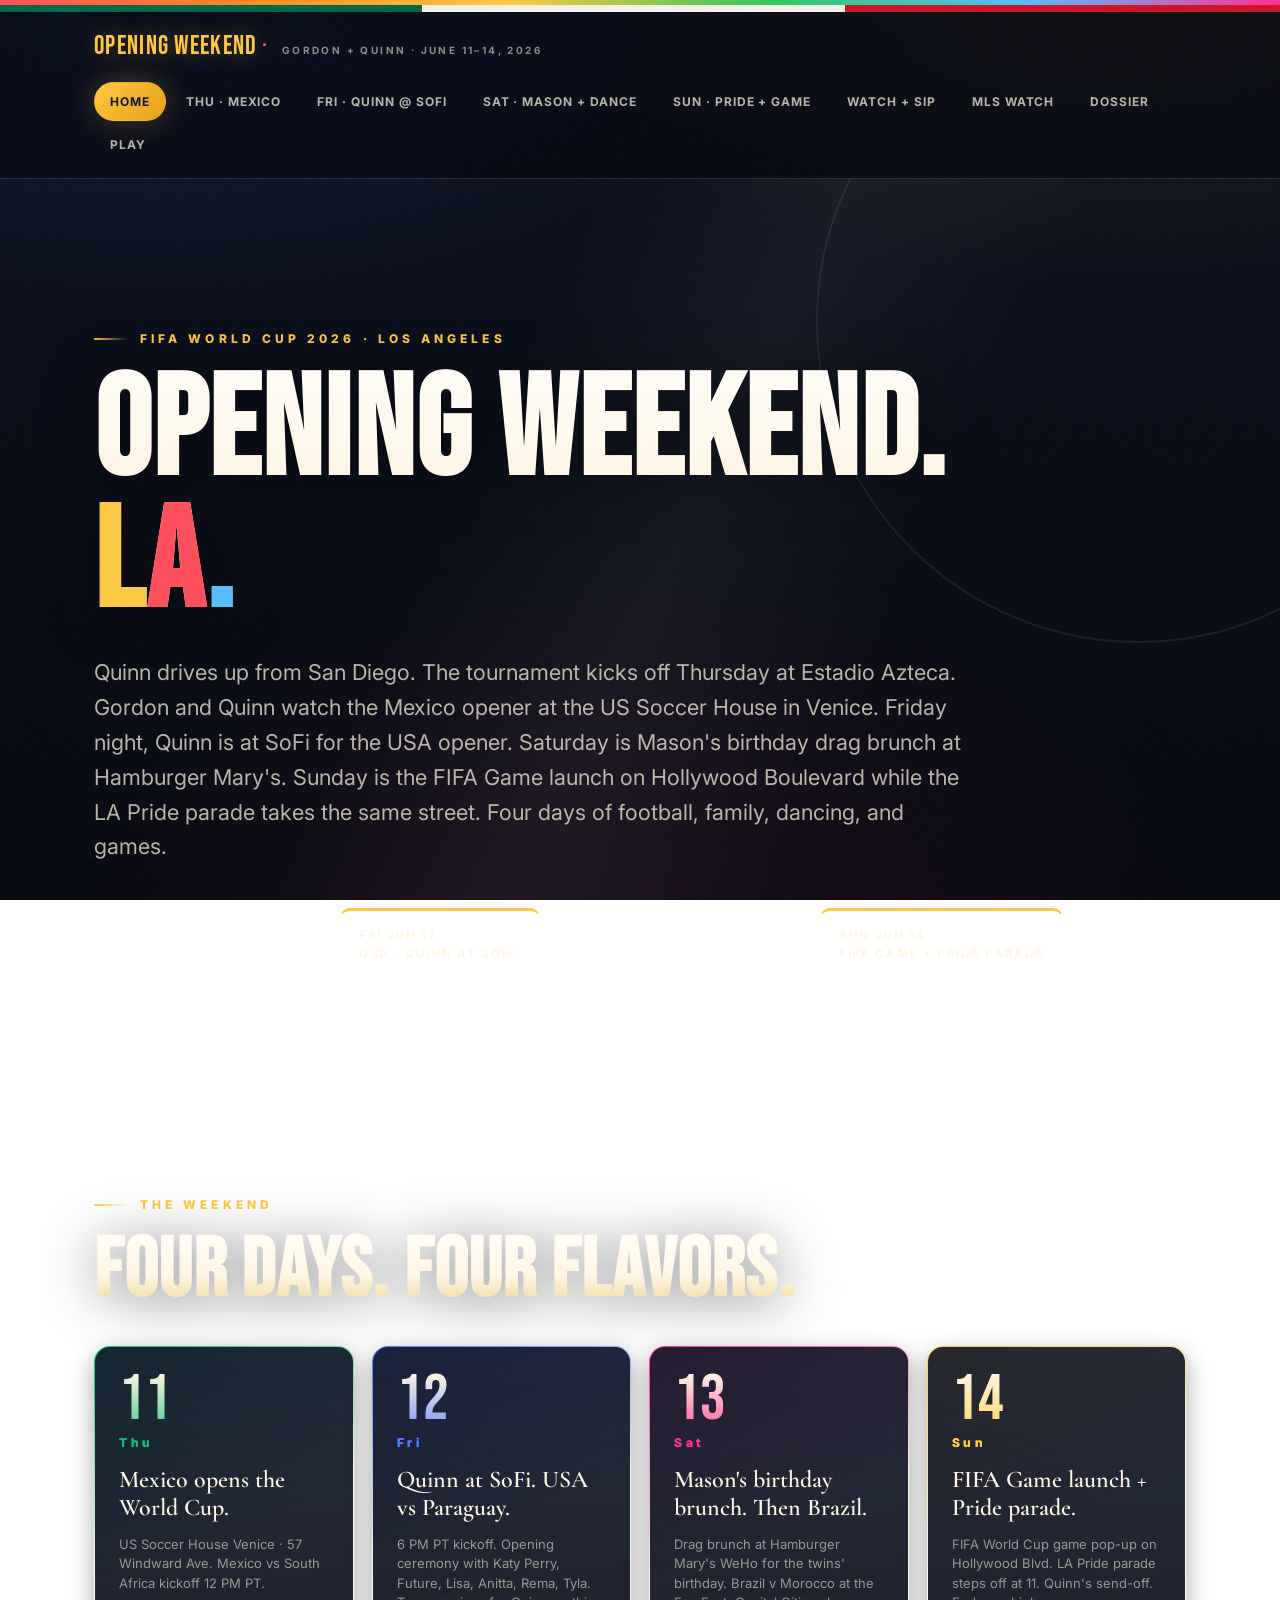
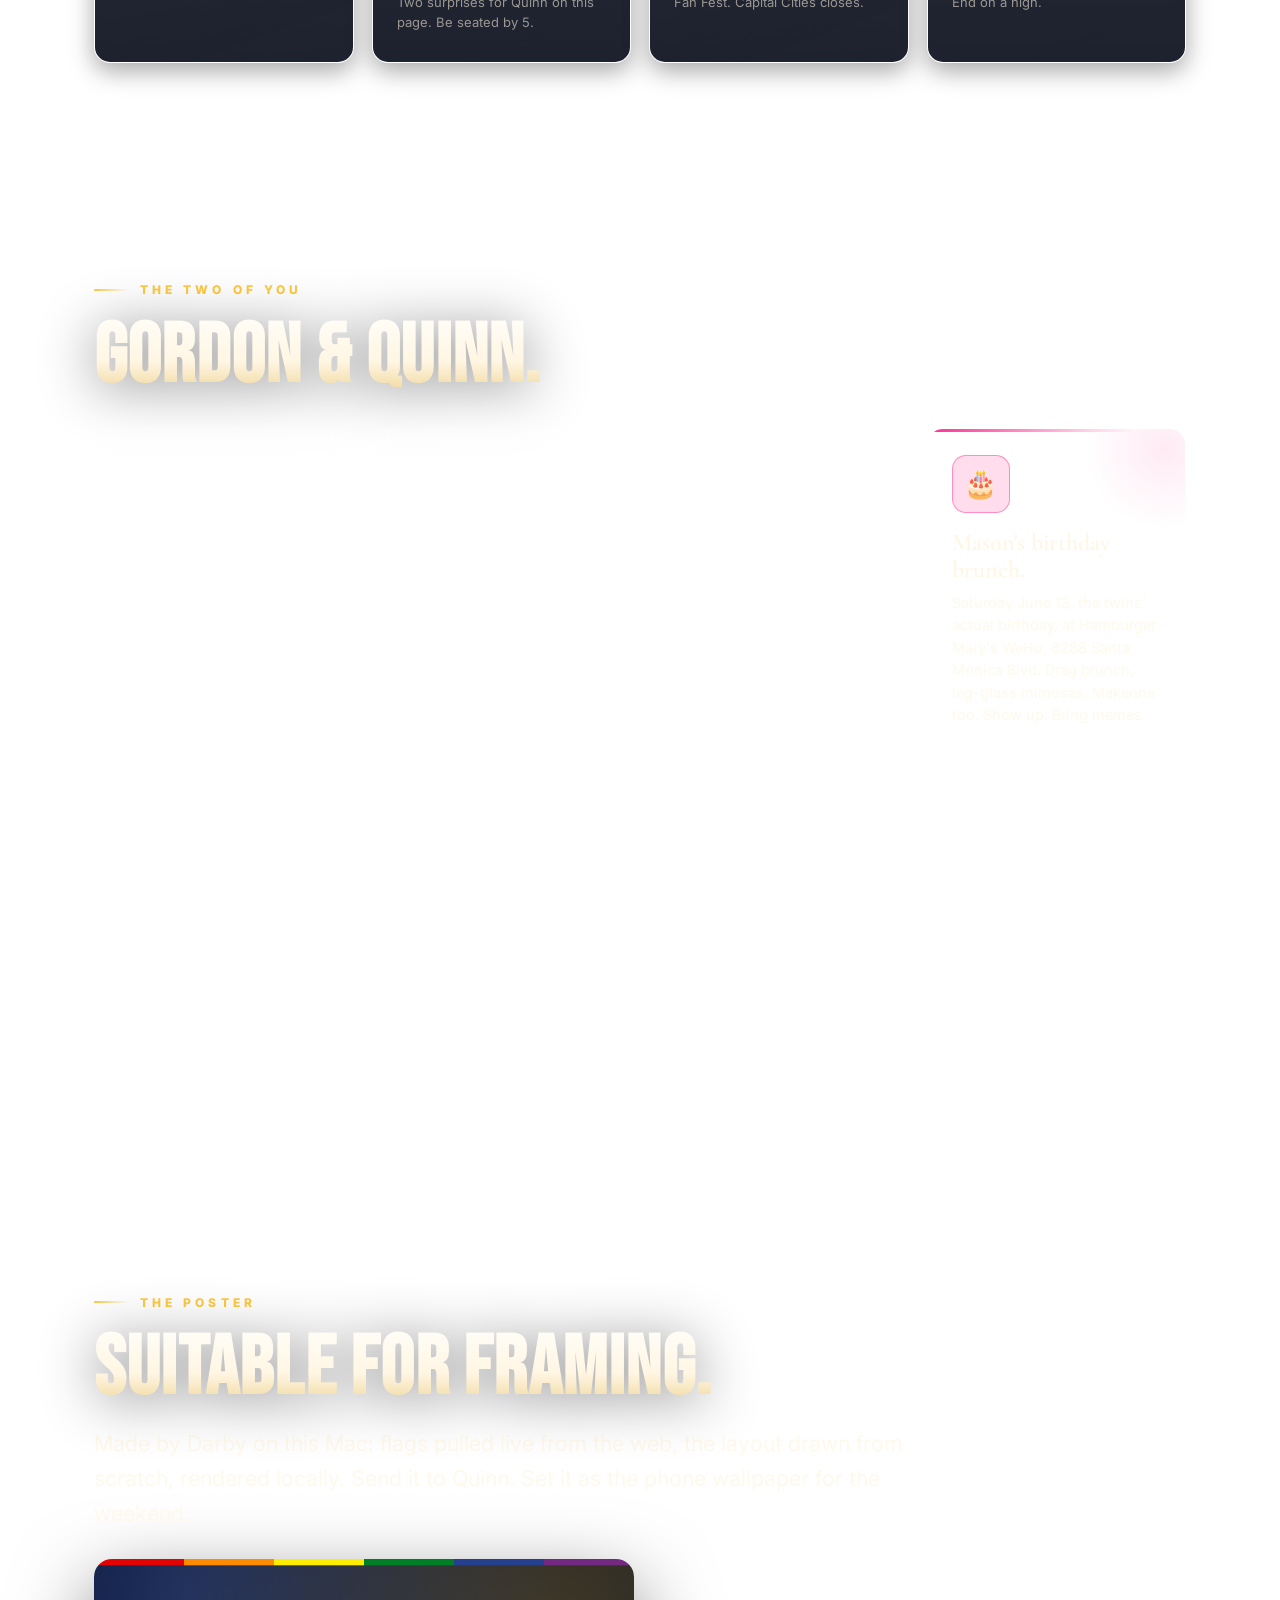
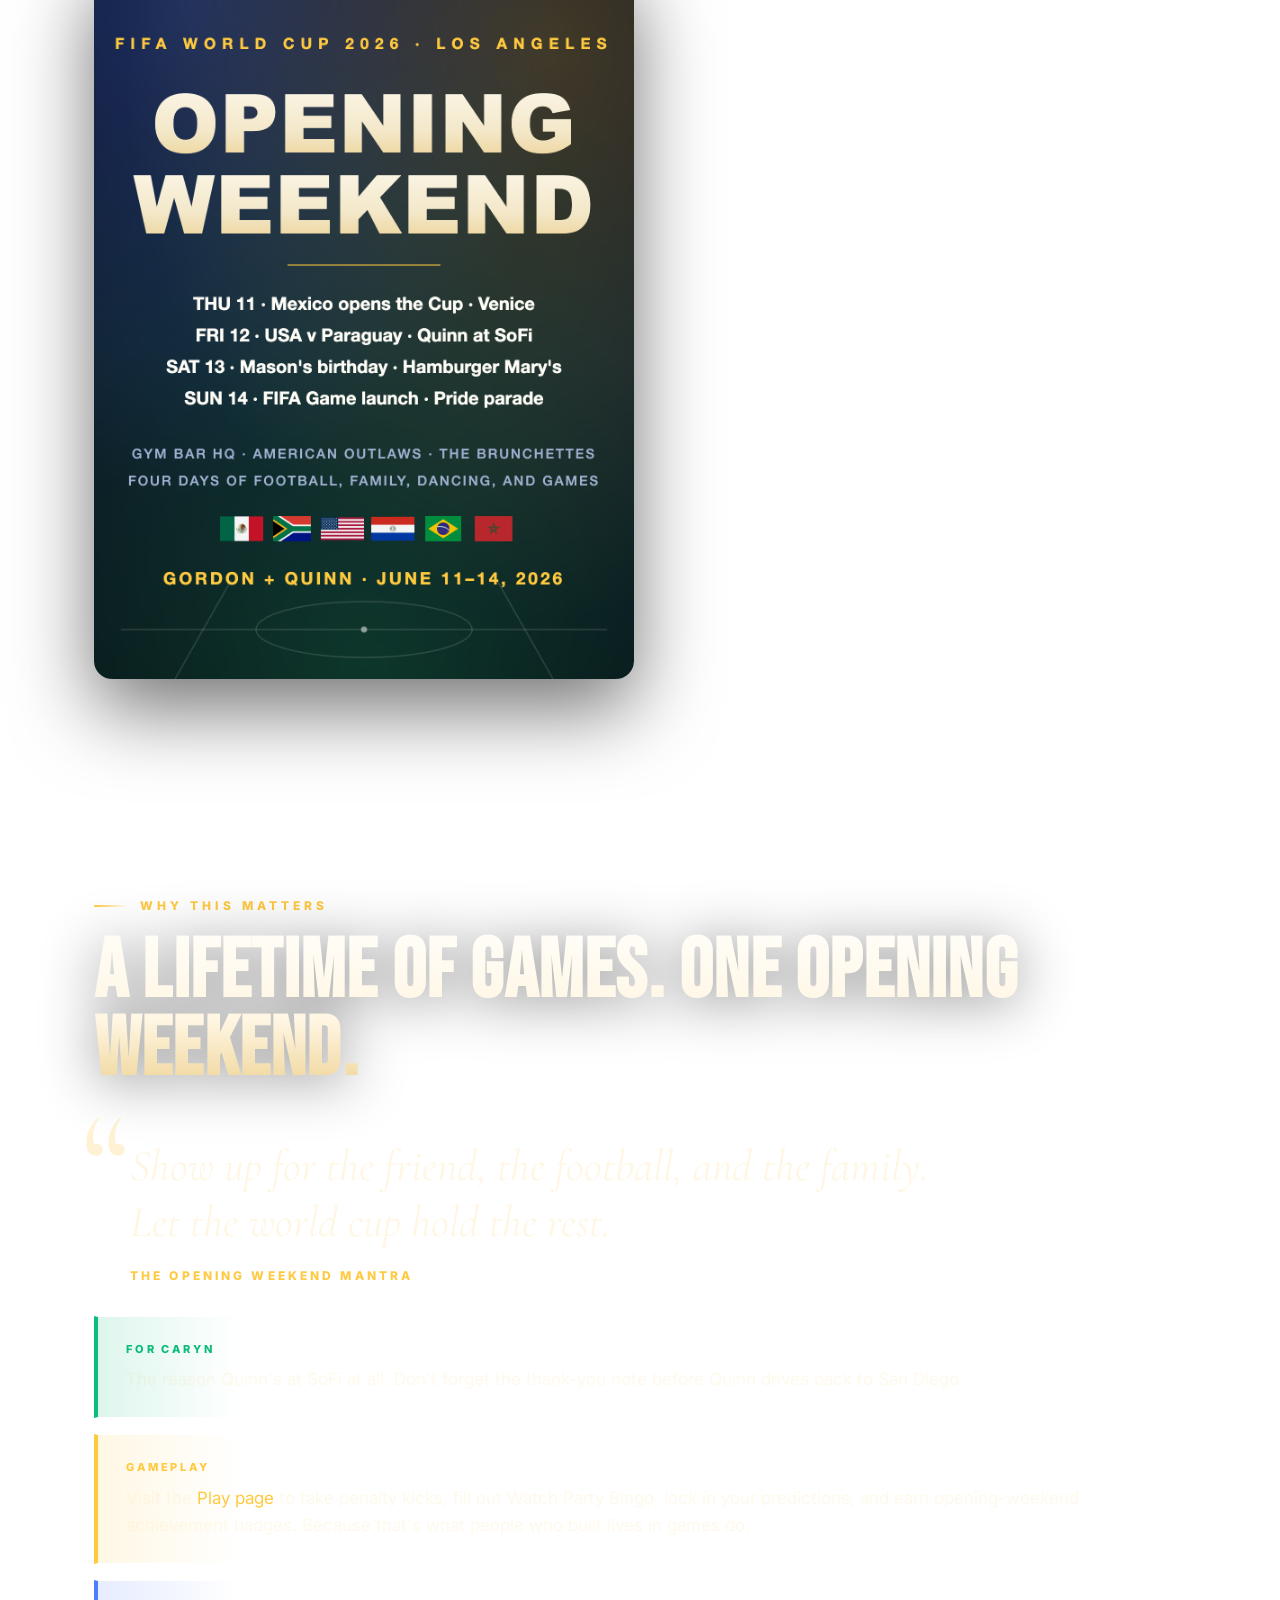
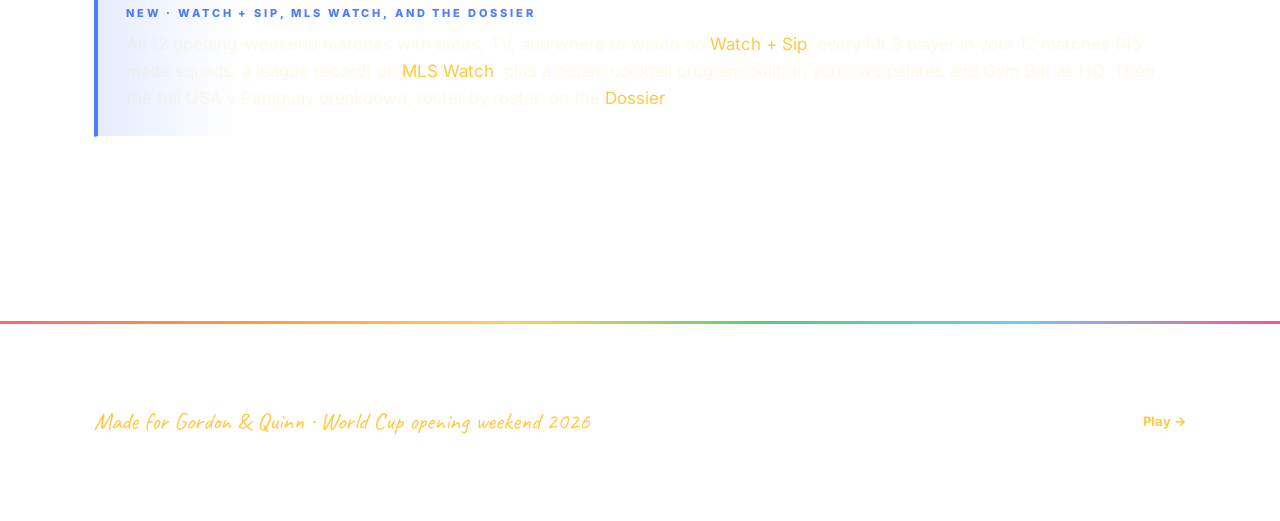
==== commit e9d2264e: "Add MLS Watch side guide: every MLS player in the 12 opening-weekend matches Co-Authored-By: Claude " ====
--- a/index.html
+++ b/index.html
@@ -24,6 +24,7 @@
       <a href="saturday.html">Sat · Mason + Dance</a>
       <a href="sunday.html">Sun · Pride + Game</a>
       <a href="watch.html">Watch + Sip</a>
+      <a href="mls.html">MLS Watch</a>
       <a href="showdown.html">Dossier</a>
       <a href="play.html">Play</a>
     </nav>
@@ -138,8 +139,8 @@
       <p>Visit the <a href="play.html">Play page</a> to take penalty kicks, fill out Watch Party Bingo, lock in your predictions, and earn opening-weekend achievement badges. Because that's what people who built lives in games do.</p>
     </div>
     <div class="callout blue" style="margin-top: 16px;">
-      <div class="label">New · Watch + Sip and the Dossier</div>
-      <p>All 12 opening-weekend matches with times, TV, and where to watch on <a href="watch.html">Watch + Sip</a>, plus a house cocktail program built on your two palates and Gym Bar as HQ. Then the full USA v Paraguay breakdown, roster by roster, on the <a href="showdown.html">Dossier</a>.</p>
+      <div class="label">New · Watch + Sip, MLS Watch, and the Dossier</div>
+      <p>All 12 opening-weekend matches with times, TV, and where to watch on <a href="watch.html">Watch + Sip</a>, every MLS player in your 12 matches (45 made squads, a league record) on <a href="mls.html">MLS Watch</a>, plus a house cocktail program built on your two palates and Gym Bar as HQ. Then the full USA v Paraguay breakdown, roster by roster, on the <a href="showdown.html">Dossier</a>.</p>
     </div>
   </div>
 </section>
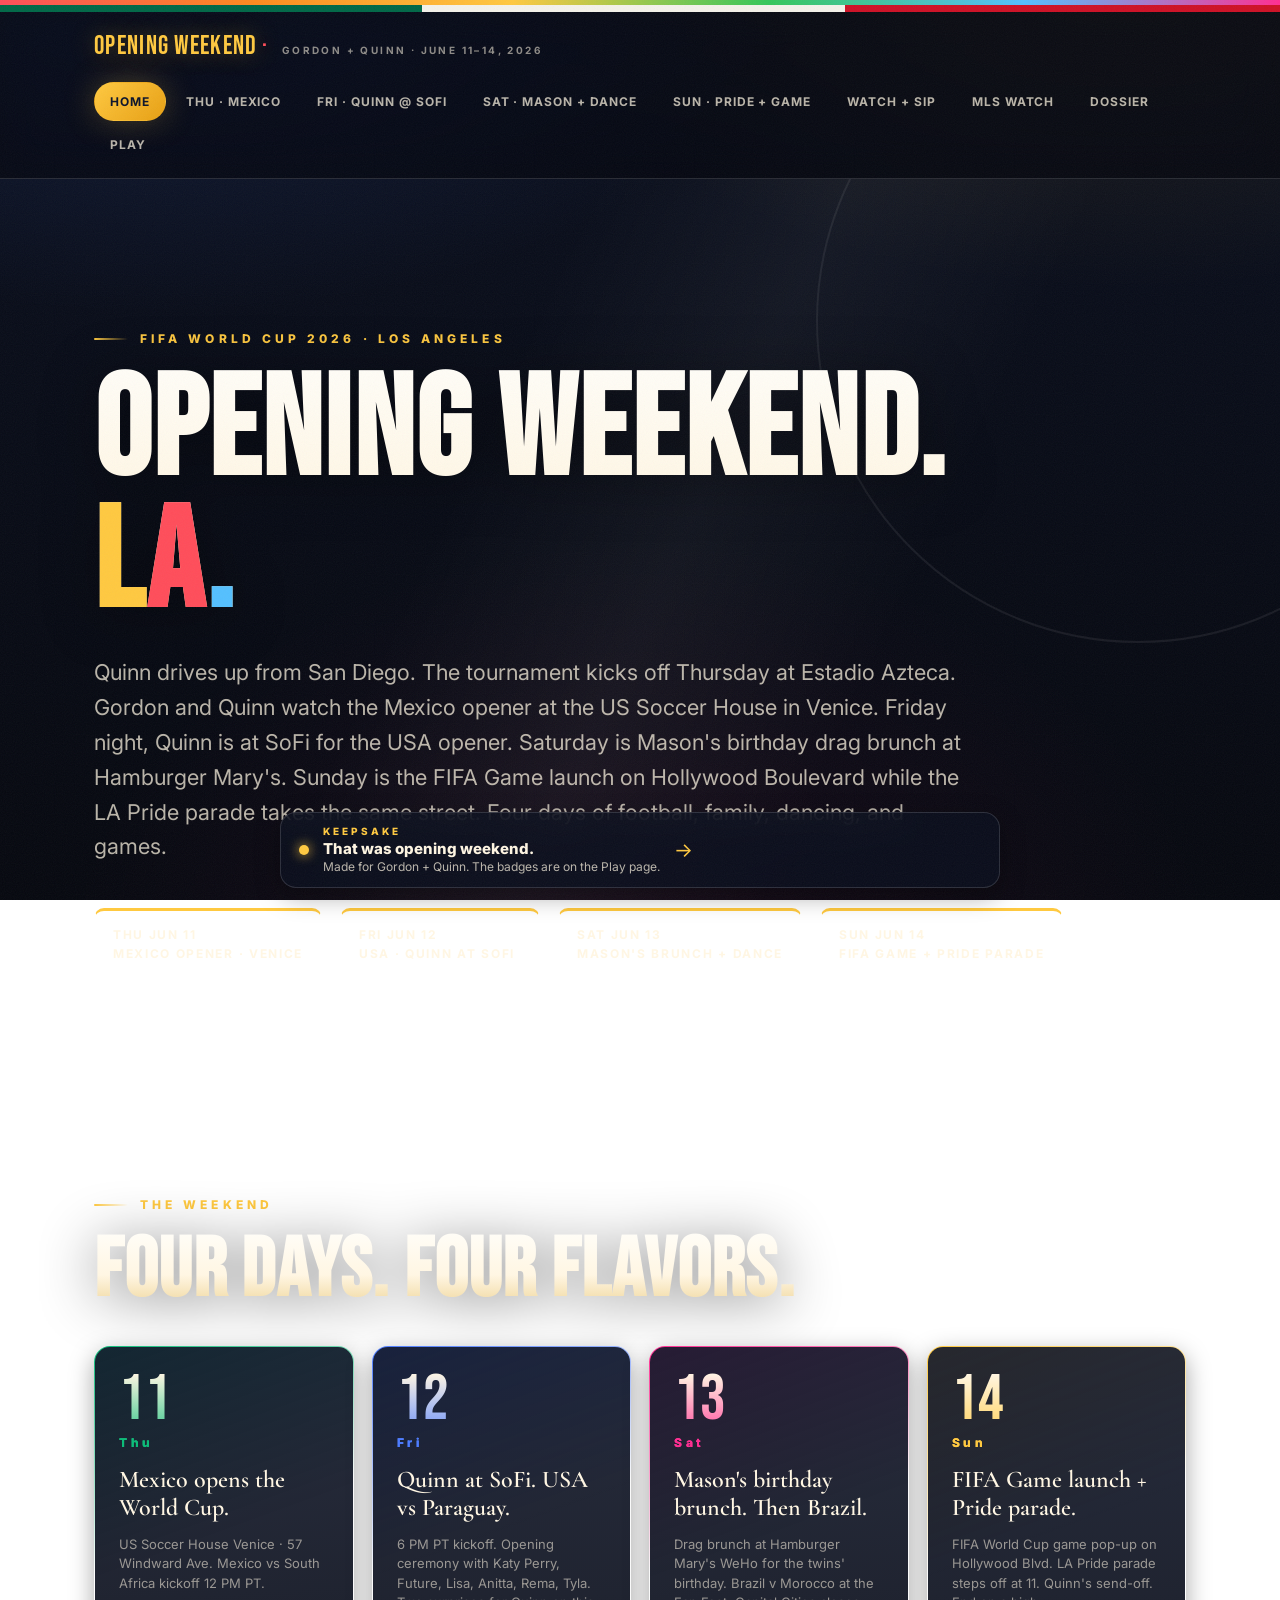
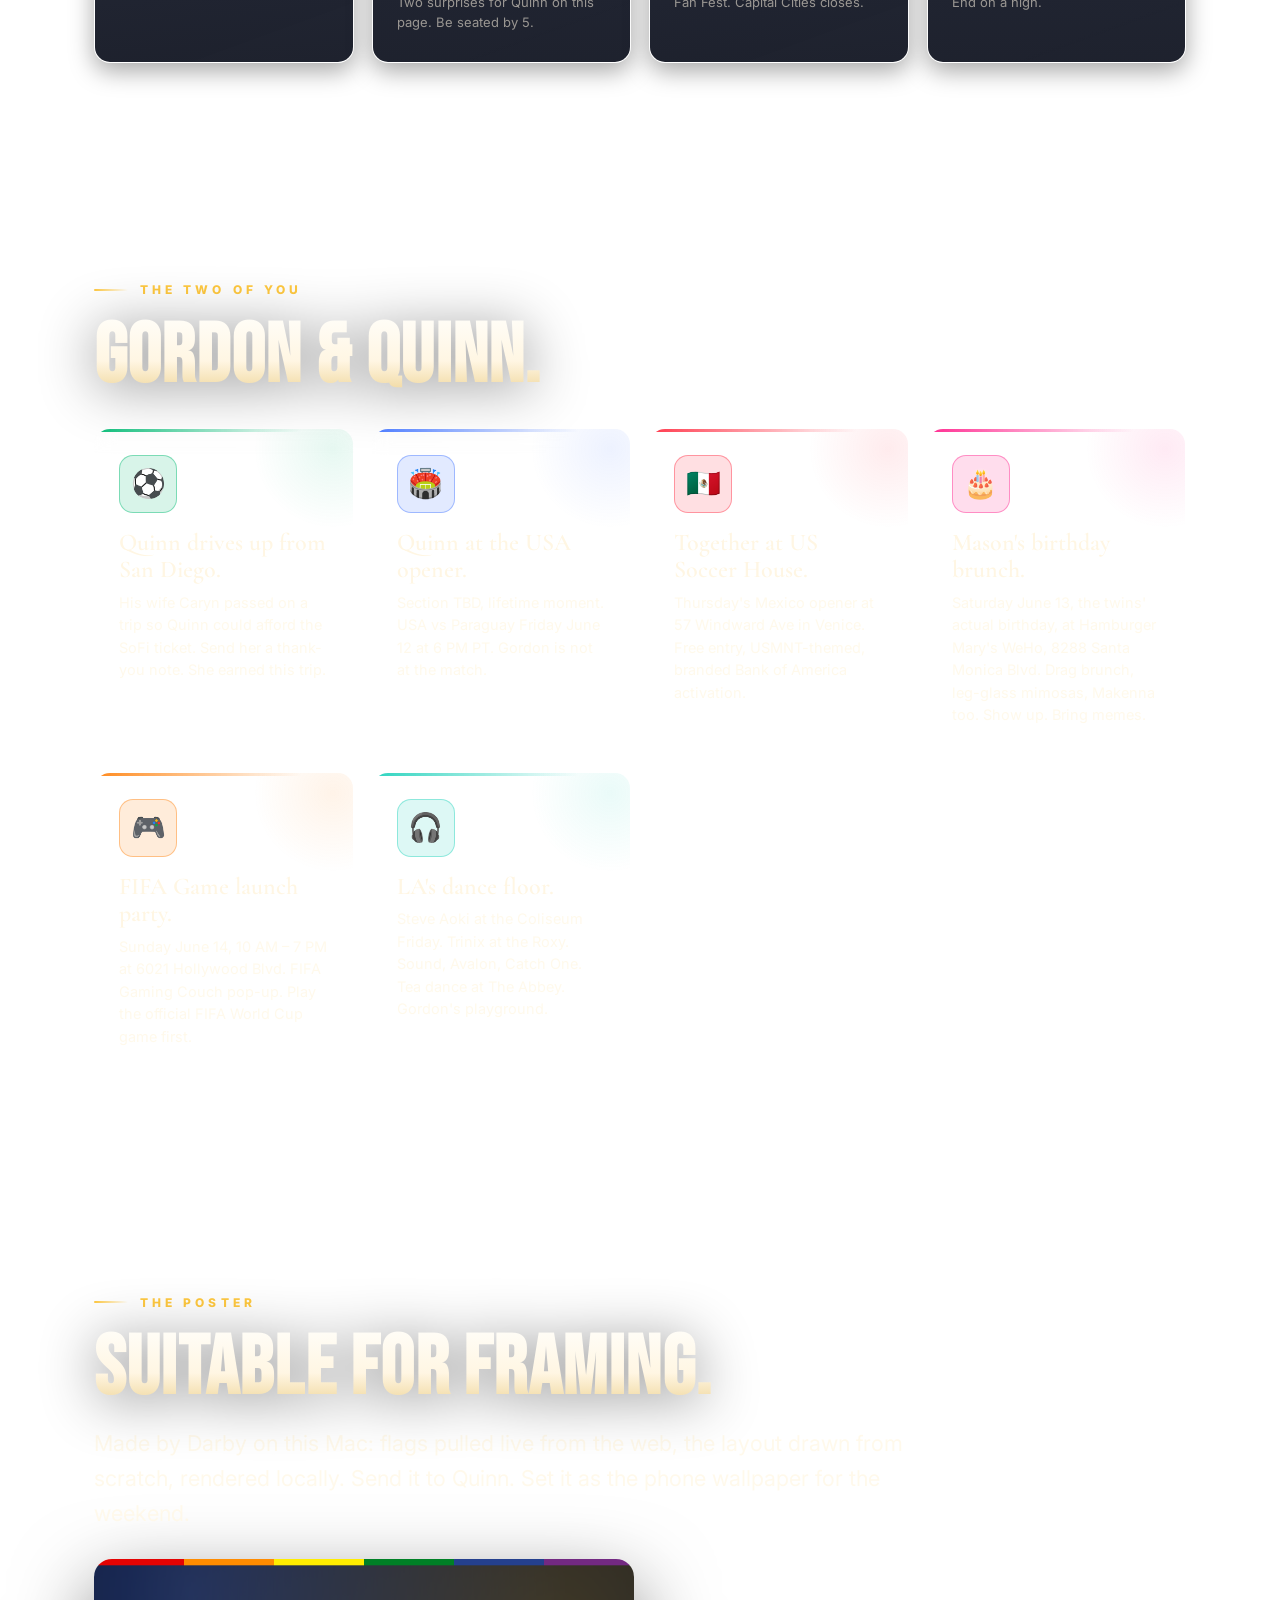
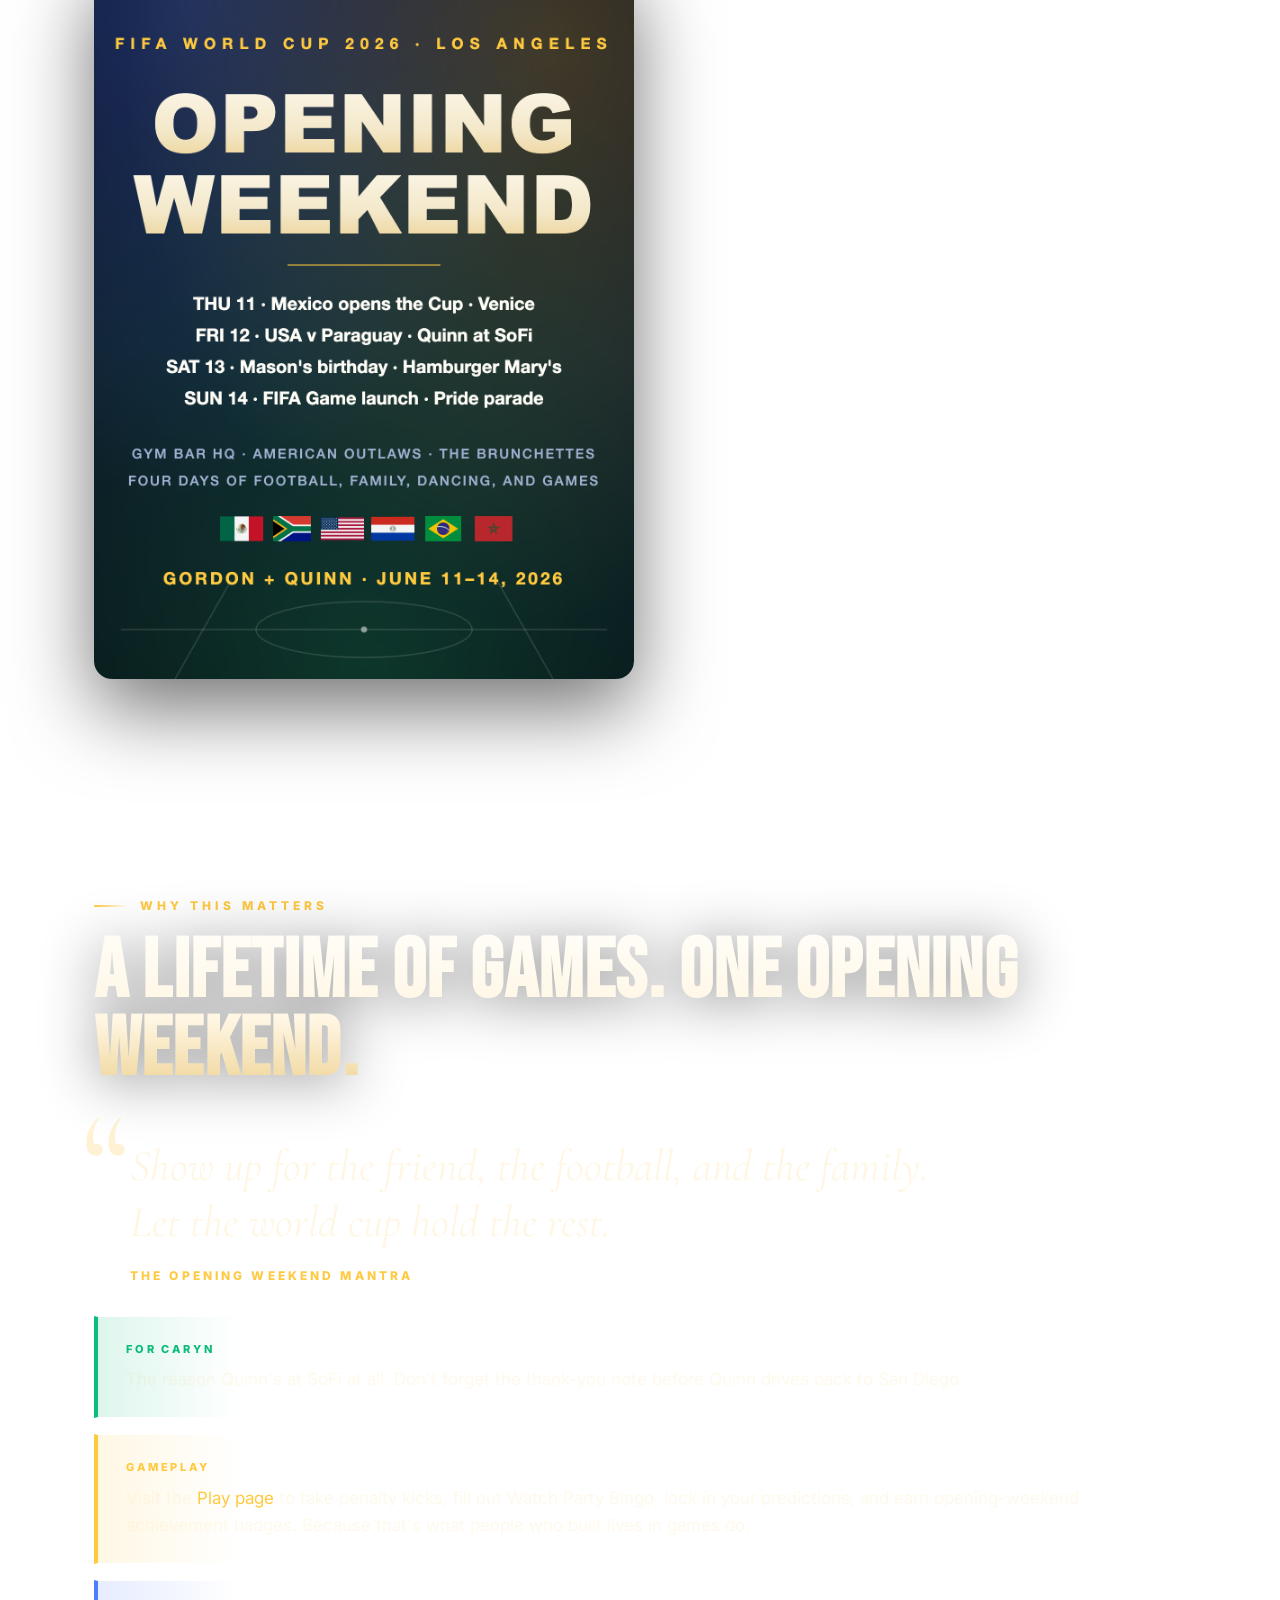
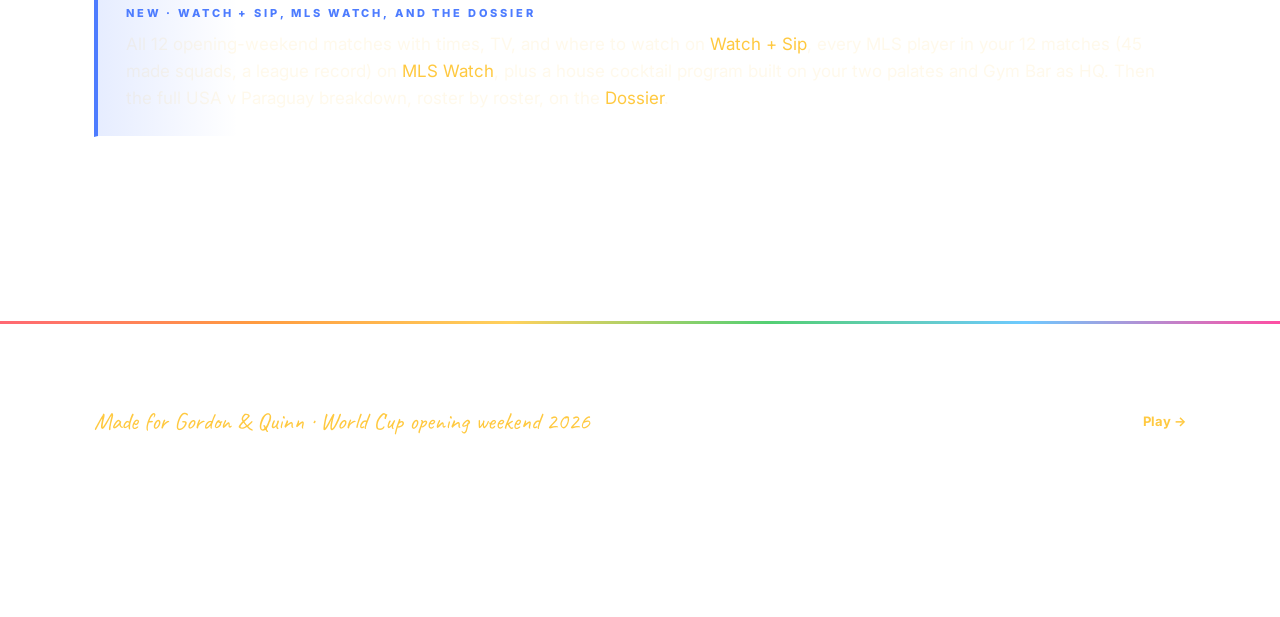
==== commit 9dca15a7: "Add live Now/Next companion bar, USA kickoff countdown, and reveal motion Co-Authored-By: Claude Opu" ====
--- a/index.html
+++ b/index.html
@@ -152,5 +152,6 @@
   </div>
 </footer>
 
+<script src="companion.js" defer></script>
 </body>
 </html>
--- a/styles.css
+++ b/styles.css
@@ -1045,3 +1045,58 @@
   .hero-meta > div { min-width: 100%; }
   .quote { padding-left: 20px; }
 }
+
+/* ================= Live companion bar ================= */
+body { padding-bottom: 96px; }
+.companion {
+  position: fixed;
+  left: 12px;
+  right: 12px;
+  bottom: 12px;
+  z-index: 900;
+  display: flex;
+  align-items: center;
+  gap: 14px;
+  padding: 12px 18px;
+  border-radius: 16px;
+  border: 1px solid var(--glass-line);
+  background: rgba(10, 15, 30, 0.82);
+  backdrop-filter: blur(14px);
+  -webkit-backdrop-filter: blur(14px);
+  box-shadow: var(--shadow-sm);
+  color: var(--cream);
+  max-width: 720px;
+  margin: 0 auto;
+}
+.companion:hover { border-bottom-color: var(--glass-line); border-color: var(--gold); color: var(--cream); }
+.c-dot {
+  flex: none;
+  width: 10px;
+  height: 10px;
+  border-radius: 50%;
+  background: var(--gold);
+  box-shadow: 0 0 12px var(--gold);
+}
+.companion.live .c-dot { background: var(--grass); box-shadow: 0 0 12px var(--grass); animation: c-pulse 1.6s ease-in-out infinite; }
+.companion.urgent { border-color: var(--vermilion); box-shadow: 0 0 28px rgba(255, 77, 90, 0.35); }
+.companion.urgent .c-dot { background: var(--vermilion); box-shadow: 0 0 12px var(--vermilion); animation: c-pulse 0.9s ease-in-out infinite; }
+@keyframes c-pulse { 50% { transform: scale(1.5); opacity: 0.7; } }
+.c-text { display: flex; flex-direction: column; min-width: 0; line-height: 1.35; }
+.c-label { font-size: 10px; letter-spacing: 0.3em; text-transform: uppercase; font-weight: 800; color: var(--gold); }
+.companion.urgent .c-label { color: var(--vermilion); }
+.c-title { font-weight: 800; font-size: 15px; white-space: nowrap; overflow: hidden; text-overflow: ellipsis; }
+.c-detail { font-size: 12px; color: var(--text-dim); white-space: nowrap; overflow: hidden; text-overflow: ellipsis; }
+.c-go { flex: none; font-size: 20px; color: var(--gold); }
+@media (max-width: 640px) {
+  body { padding-bottom: 88px; }
+  .companion { left: 8px; right: 8px; bottom: 8px; padding: 10px 14px; gap: 10px; }
+  .c-title { font-size: 13.5px; }
+  .c-detail { font-size: 11px; }
+}
+
+/* ================= Reveal motion ================= */
+.reveal { opacity: 0; transform: translateY(14px); transition: opacity 0.6s ease, transform 0.6s ease; }
+.reveal.in { opacity: 1; transform: none; }
+@media (prefers-reduced-motion: reduce) {
+  .reveal { opacity: 1; transform: none; transition: none; }
+}
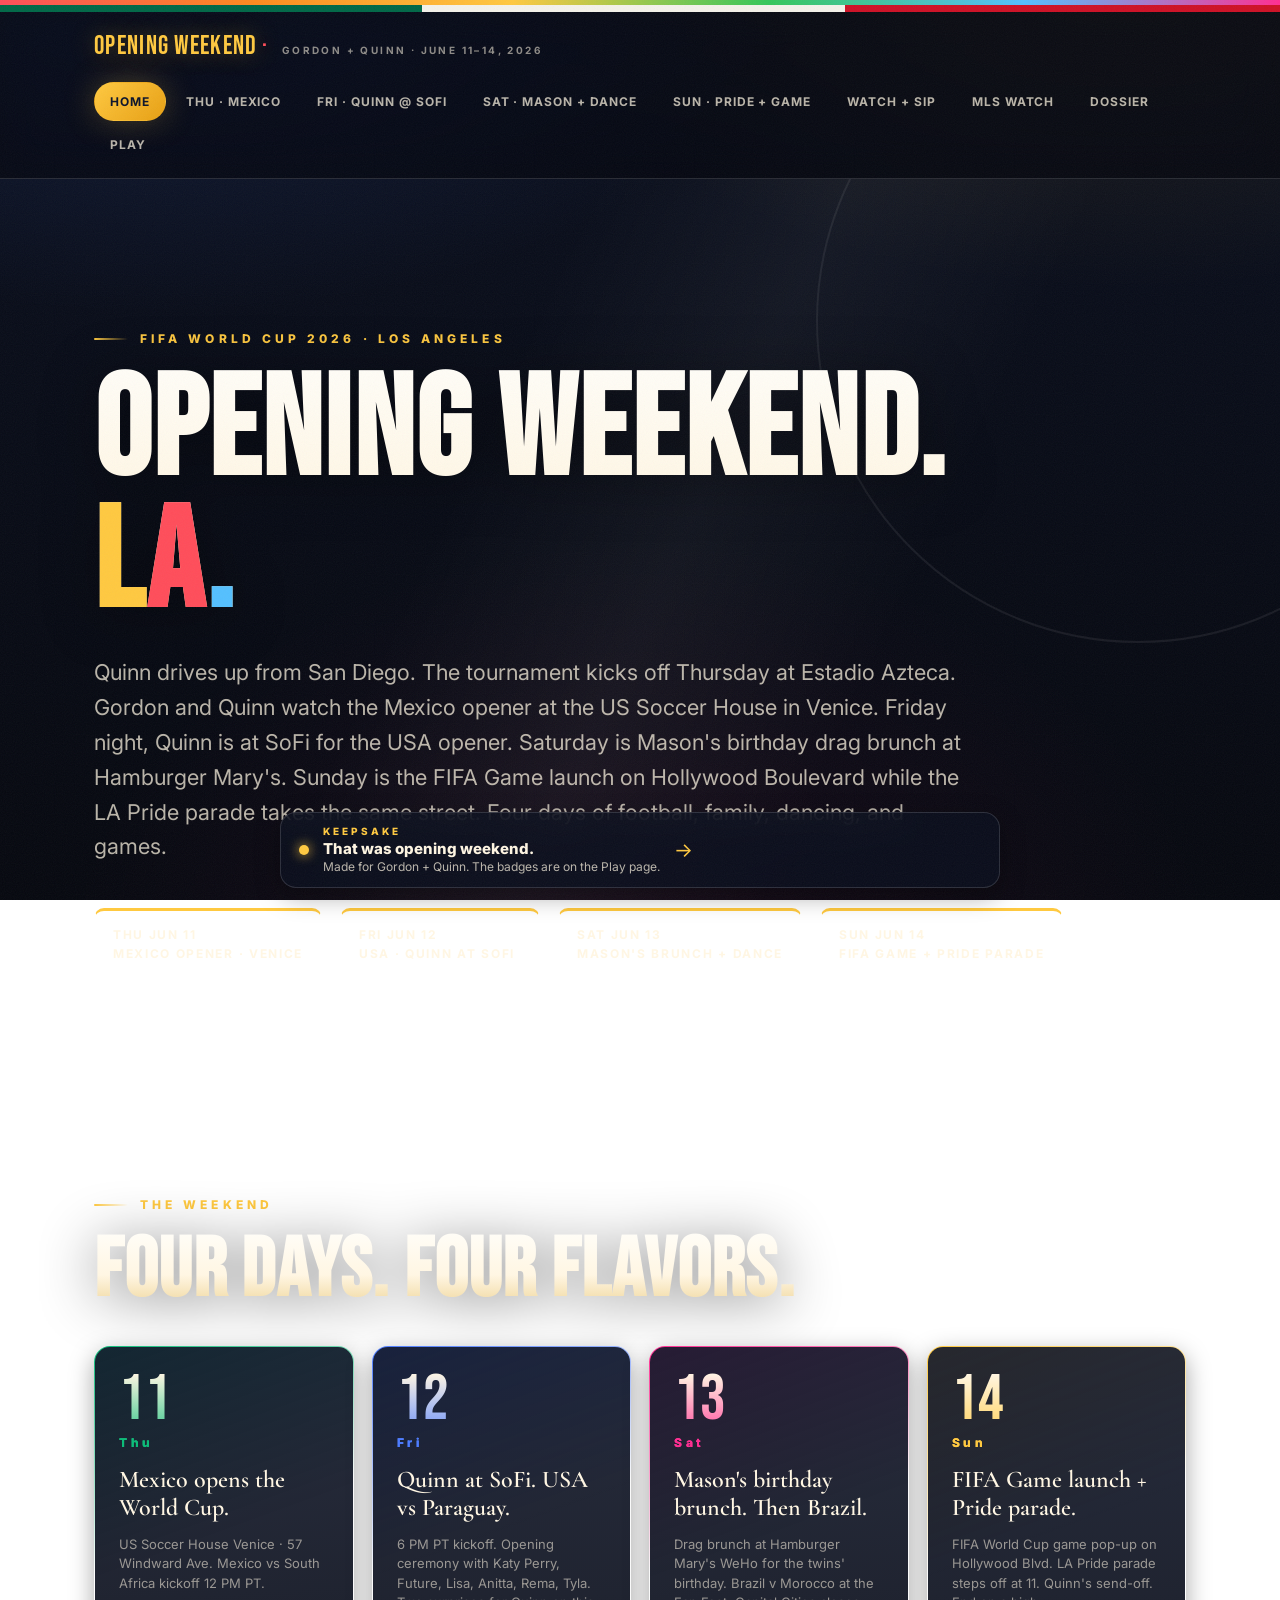
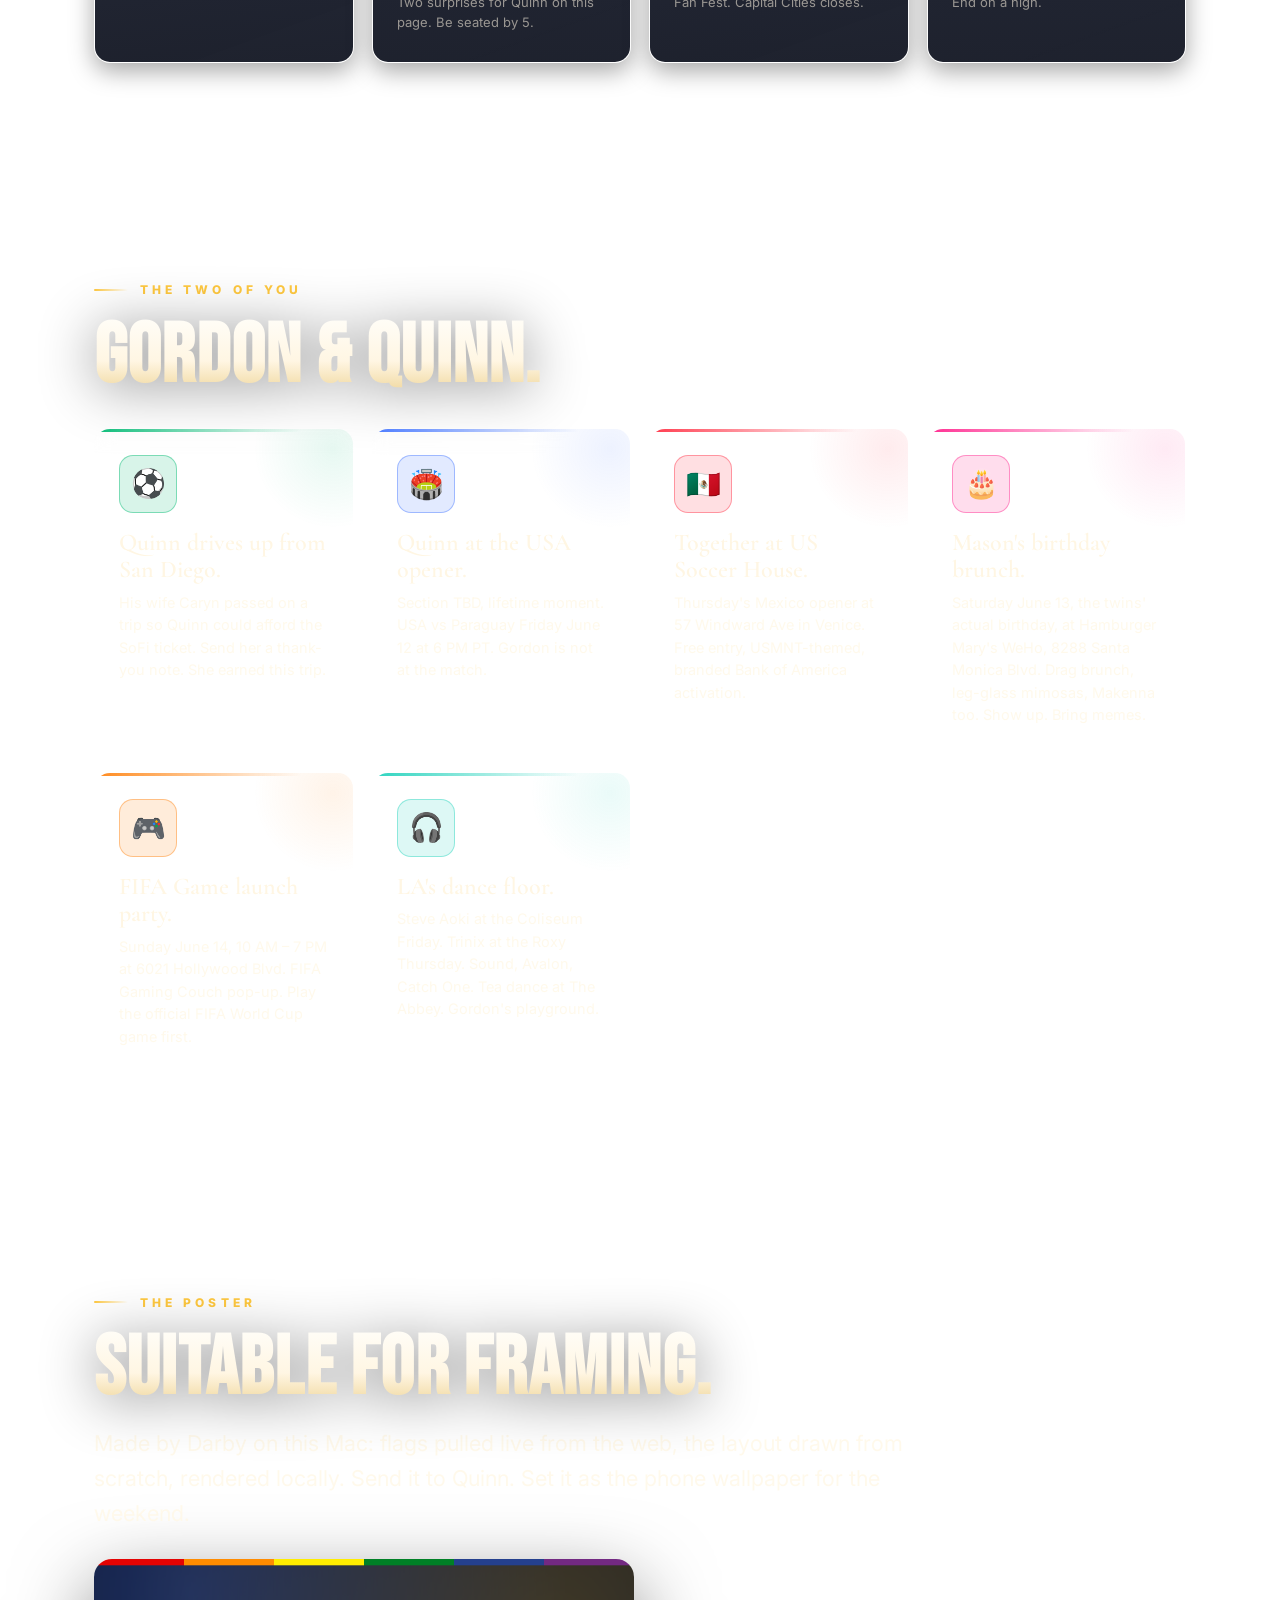
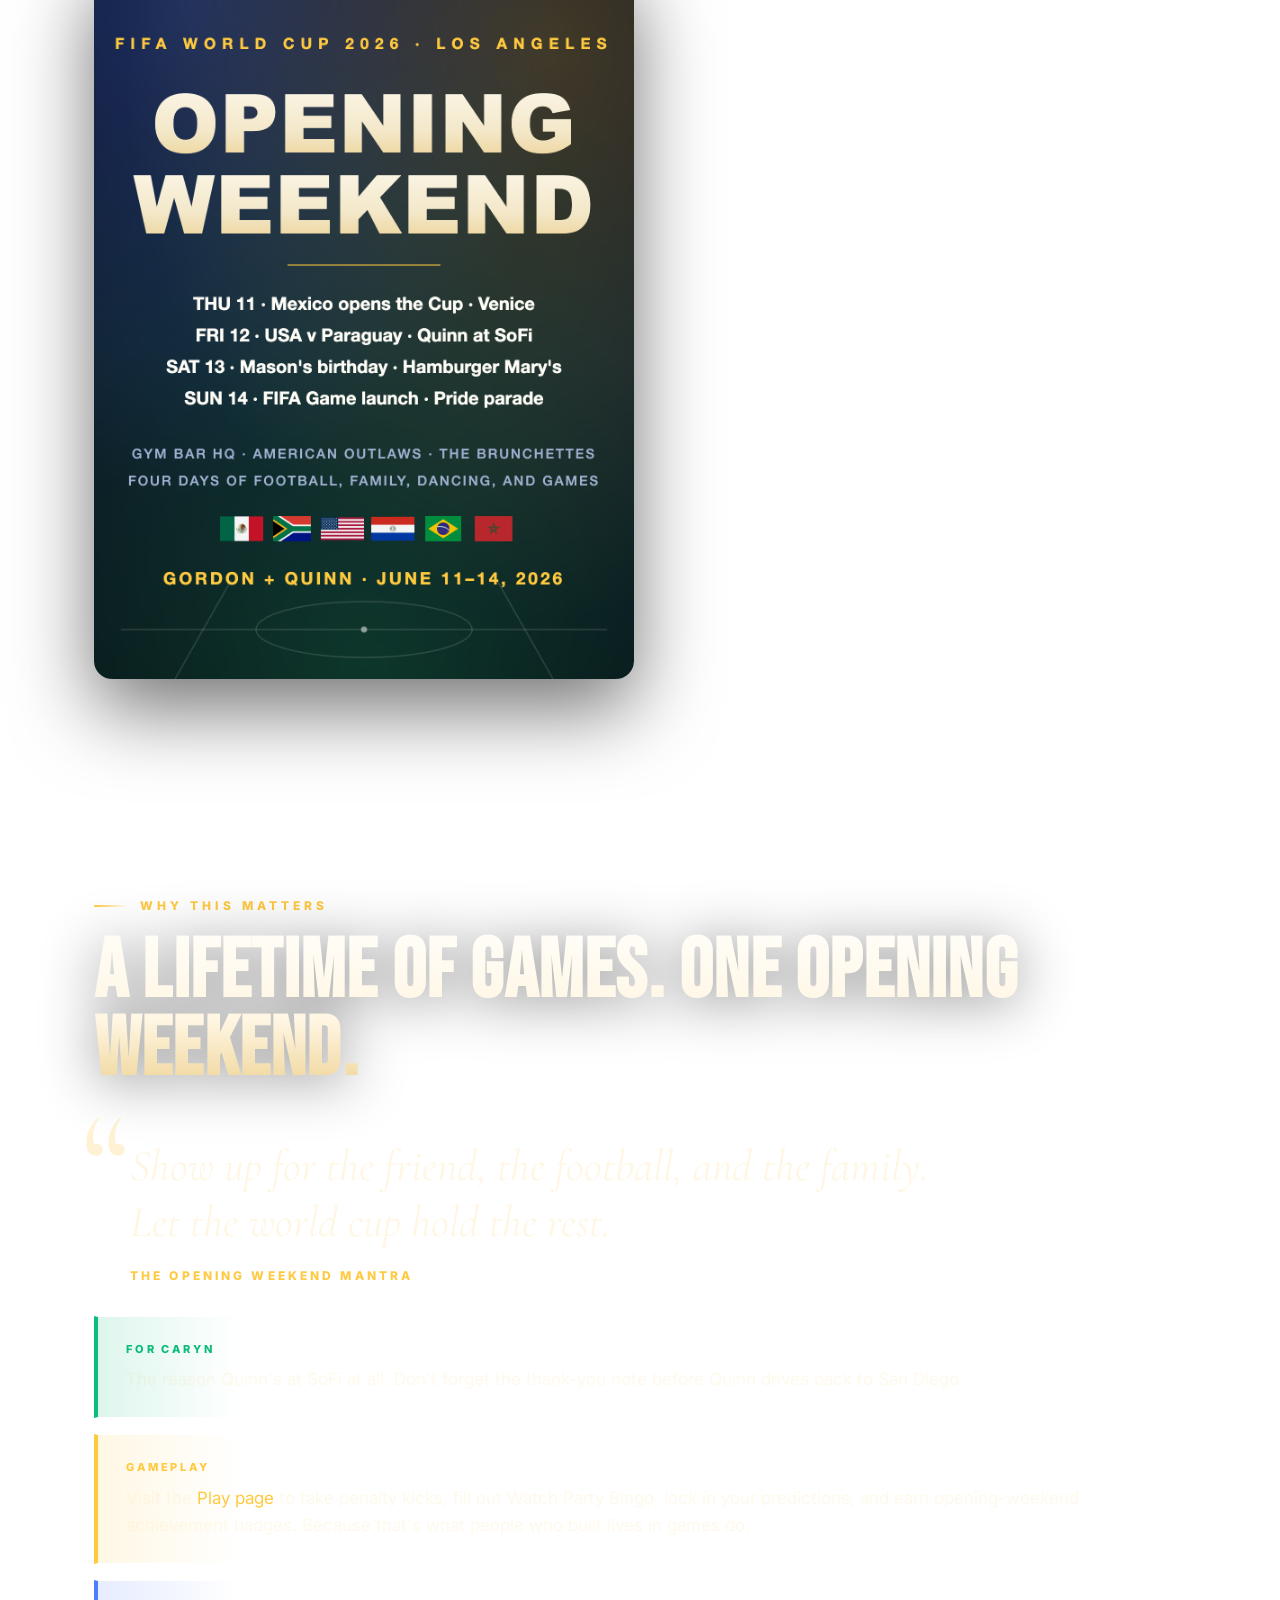
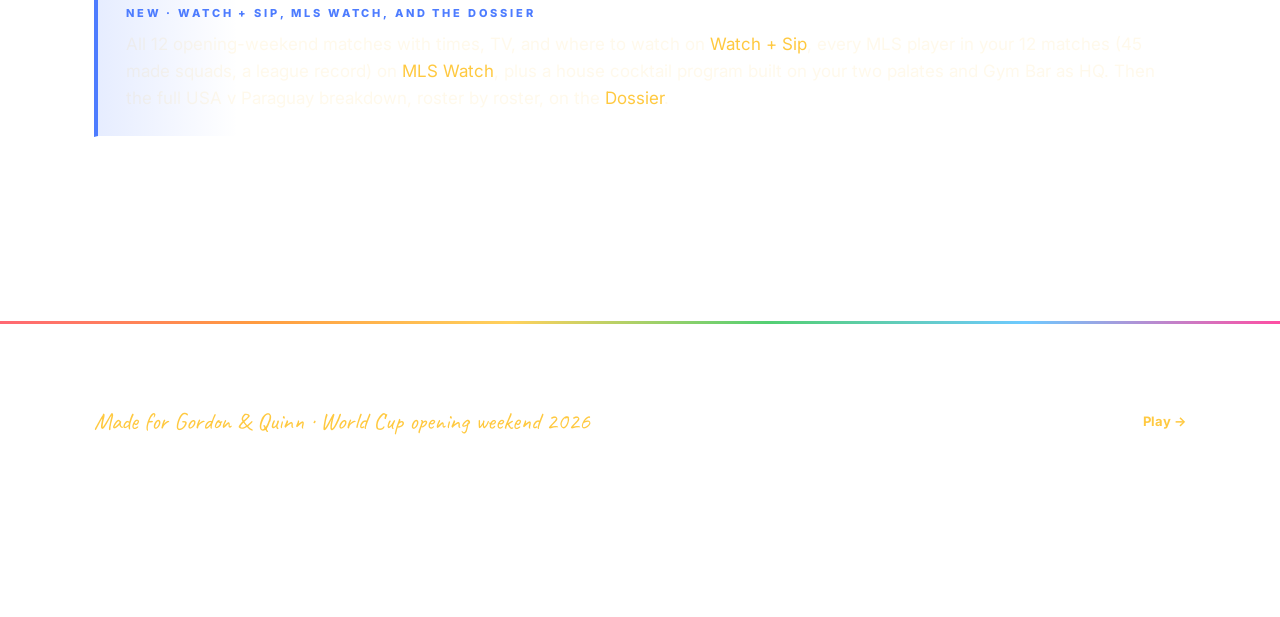
==== commit 4318c0ac: "Fact-check corrections: Soccer House noon doors, 4:15 seat time, Trinix Thursday, drop Standard pool" ====
--- a/index.html
+++ b/index.html
@@ -107,7 +107,7 @@
       <div class="fact-card teal">
         <div class="icon">🎧</div>
         <h4>LA's dance floor.</h4>
-        <p>Steve Aoki at the Coliseum Friday. Trinix at the Roxy. Sound, Avalon, Catch One. Tea dance at The Abbey. Gordon's playground.</p>
+        <p>Steve Aoki at the Coliseum Friday. Trinix at the Roxy Thursday. Sound, Avalon, Catch One. Tea dance at The Abbey. Gordon's playground.</p>
       </div>
     </div>
   </div>
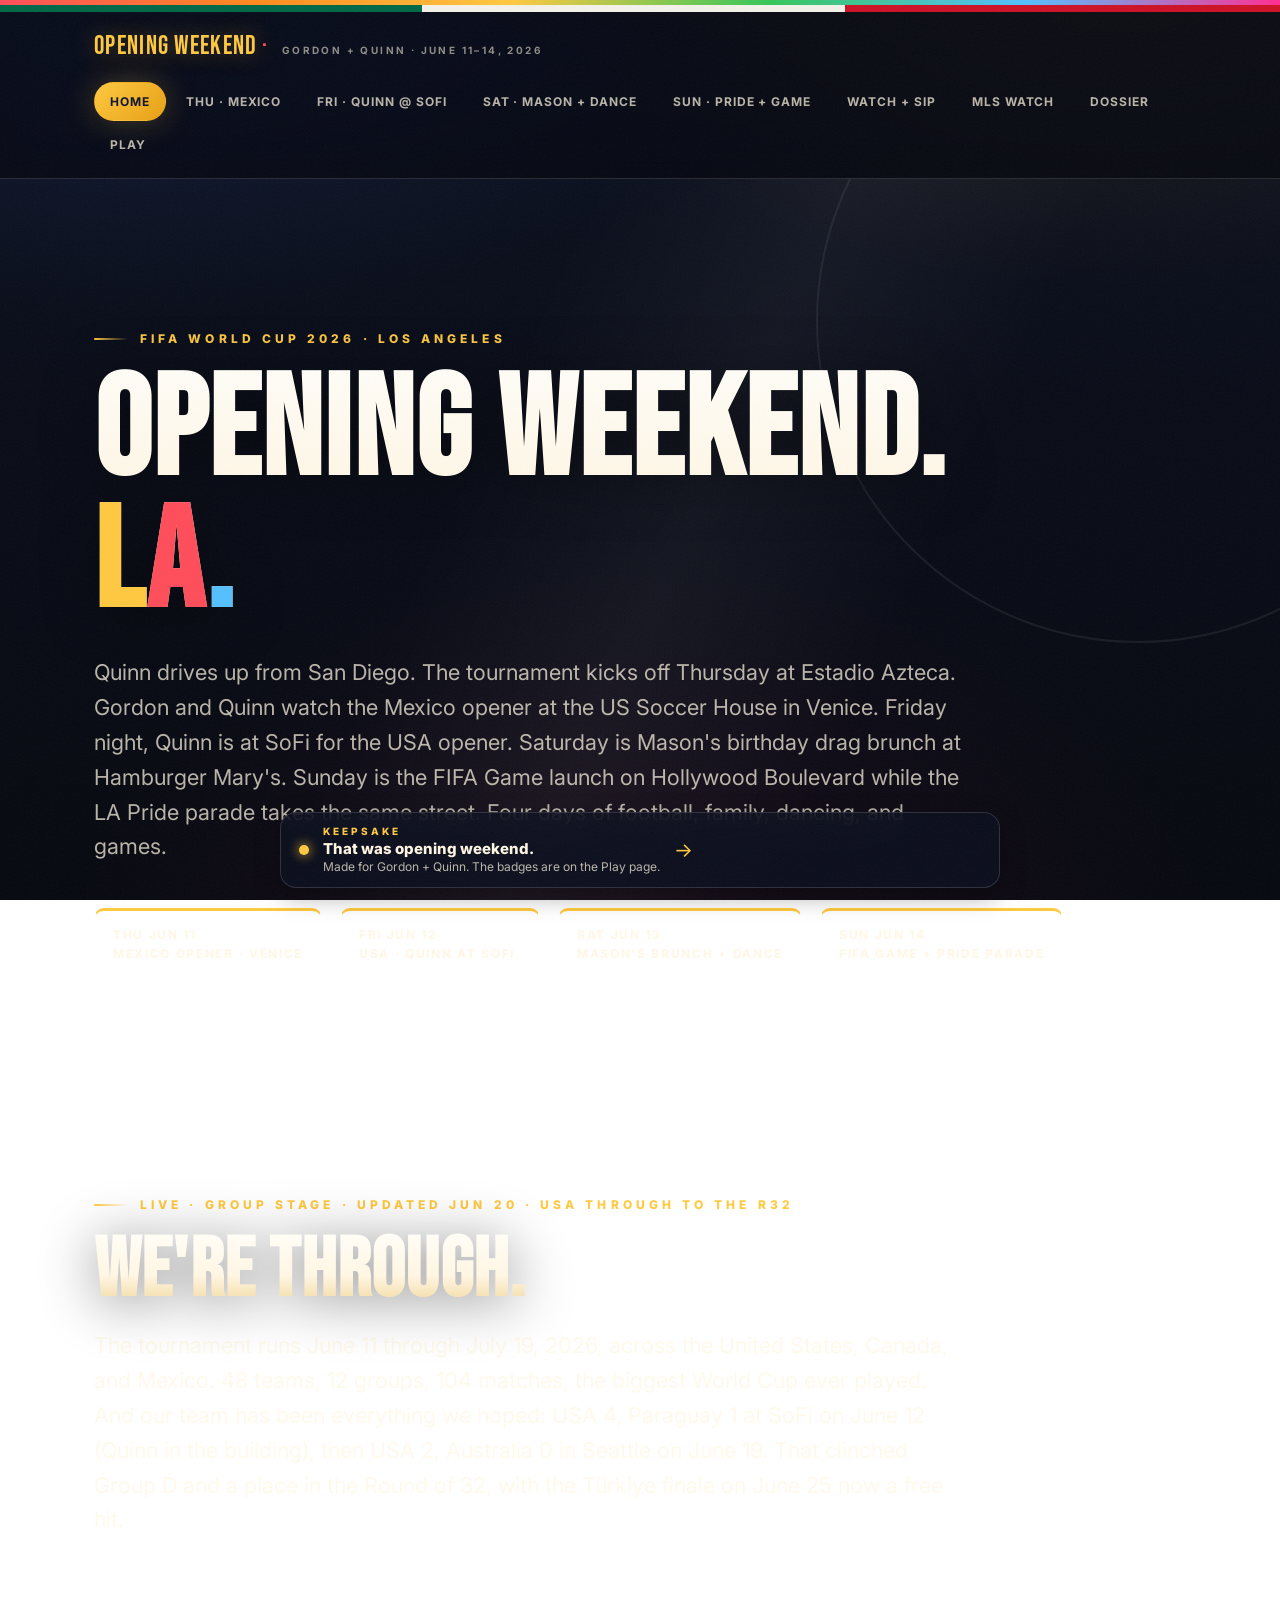
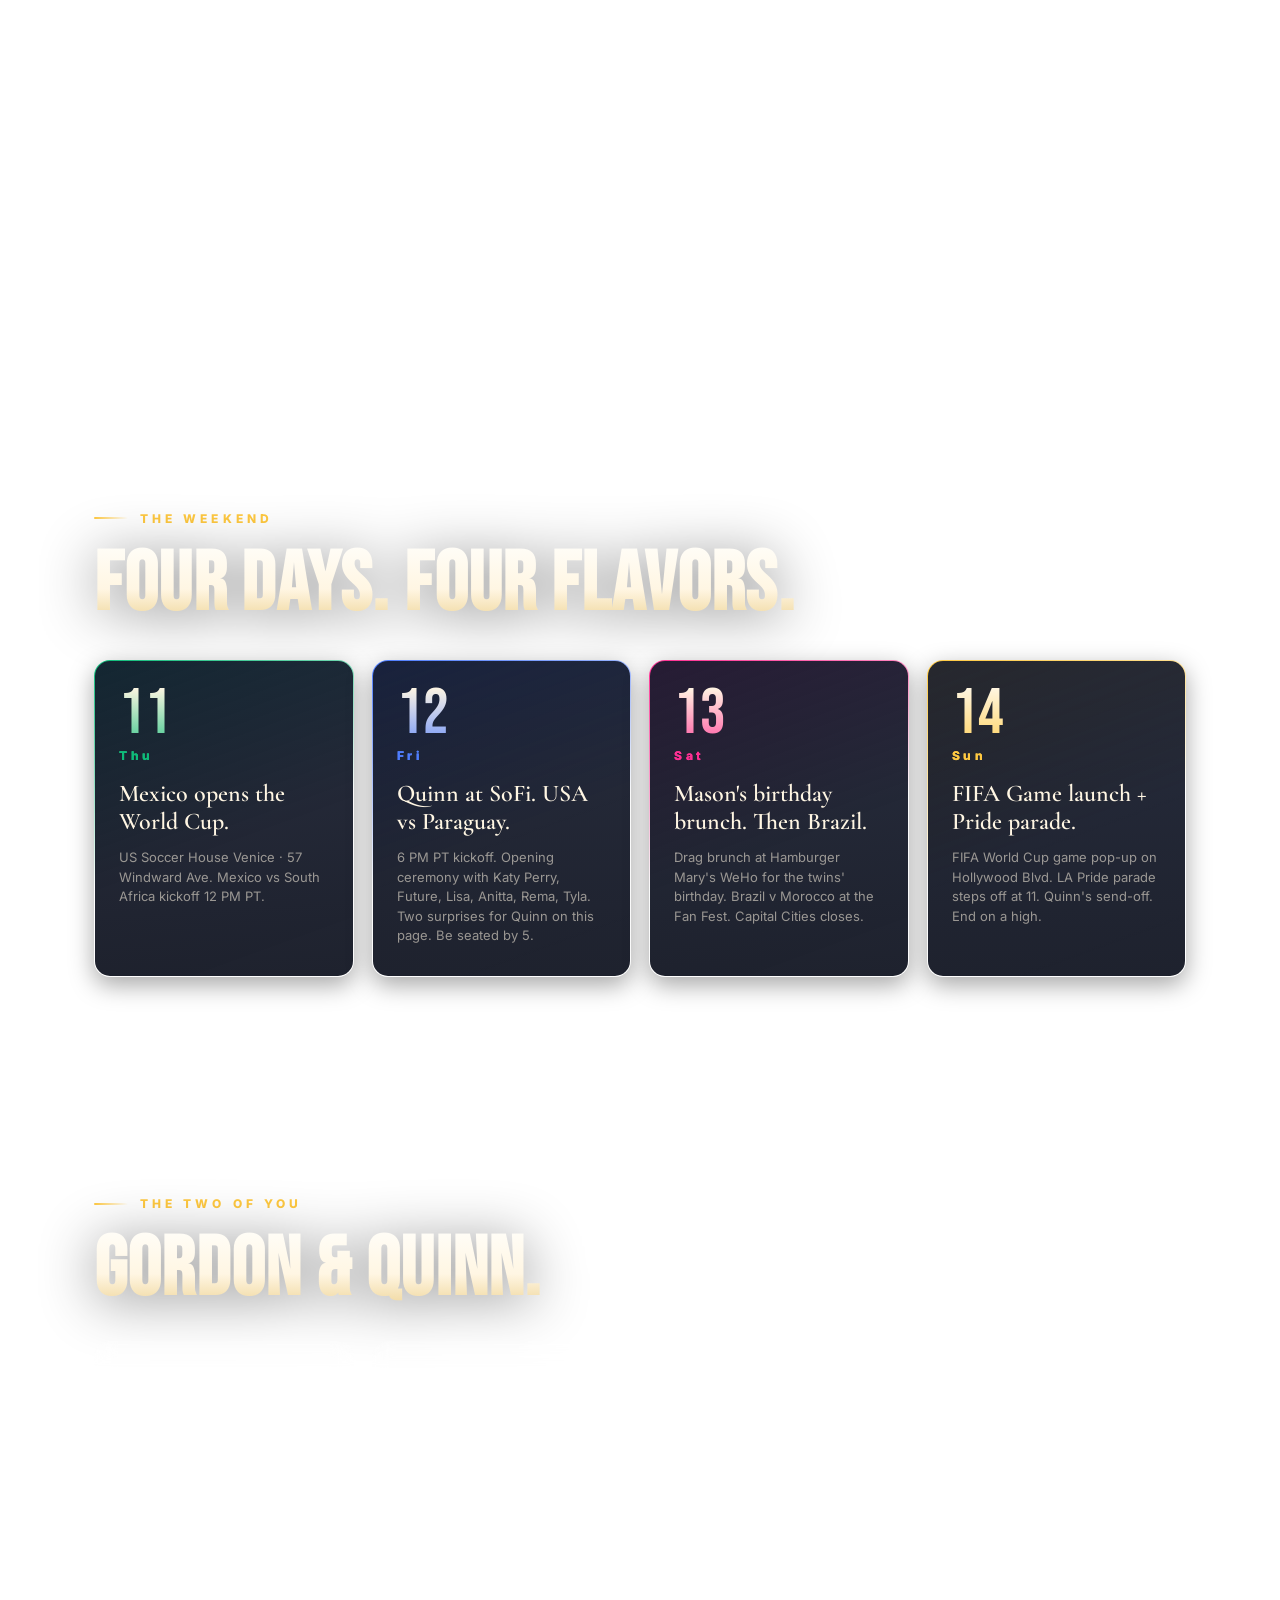
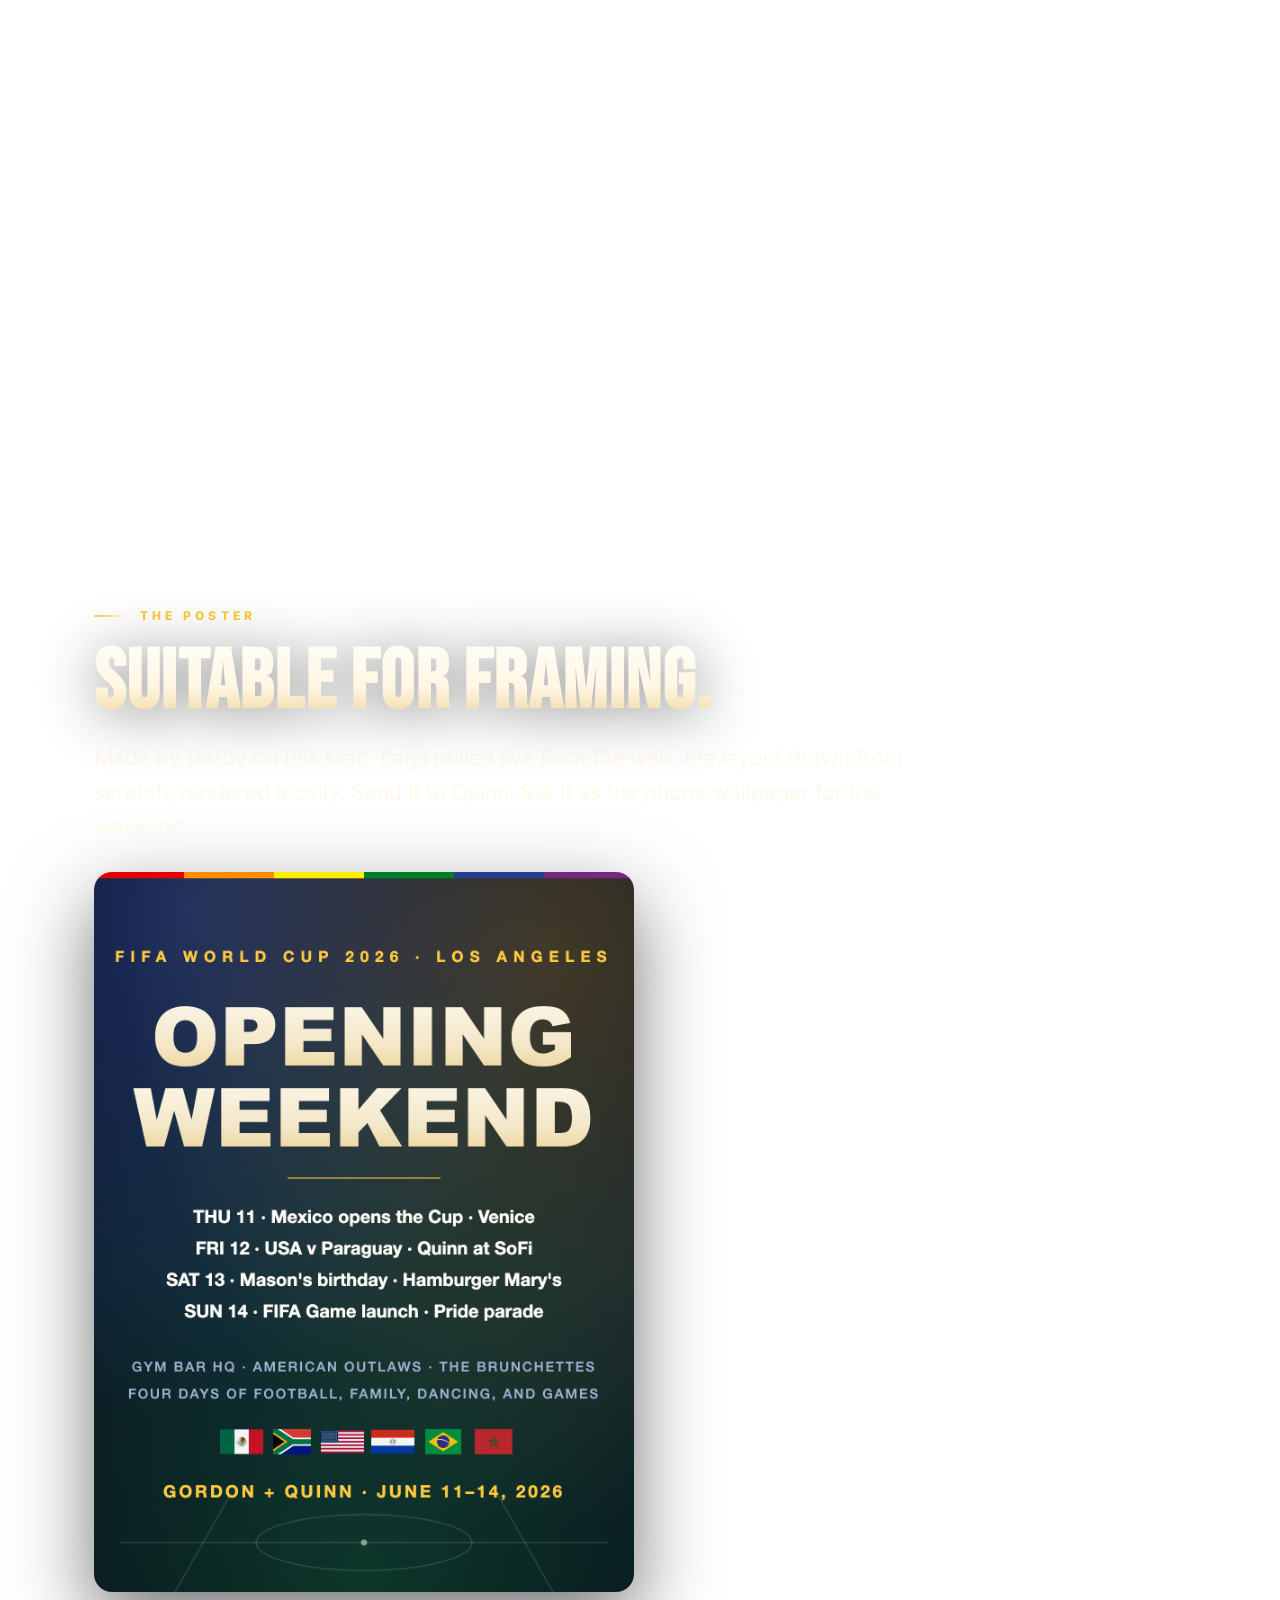
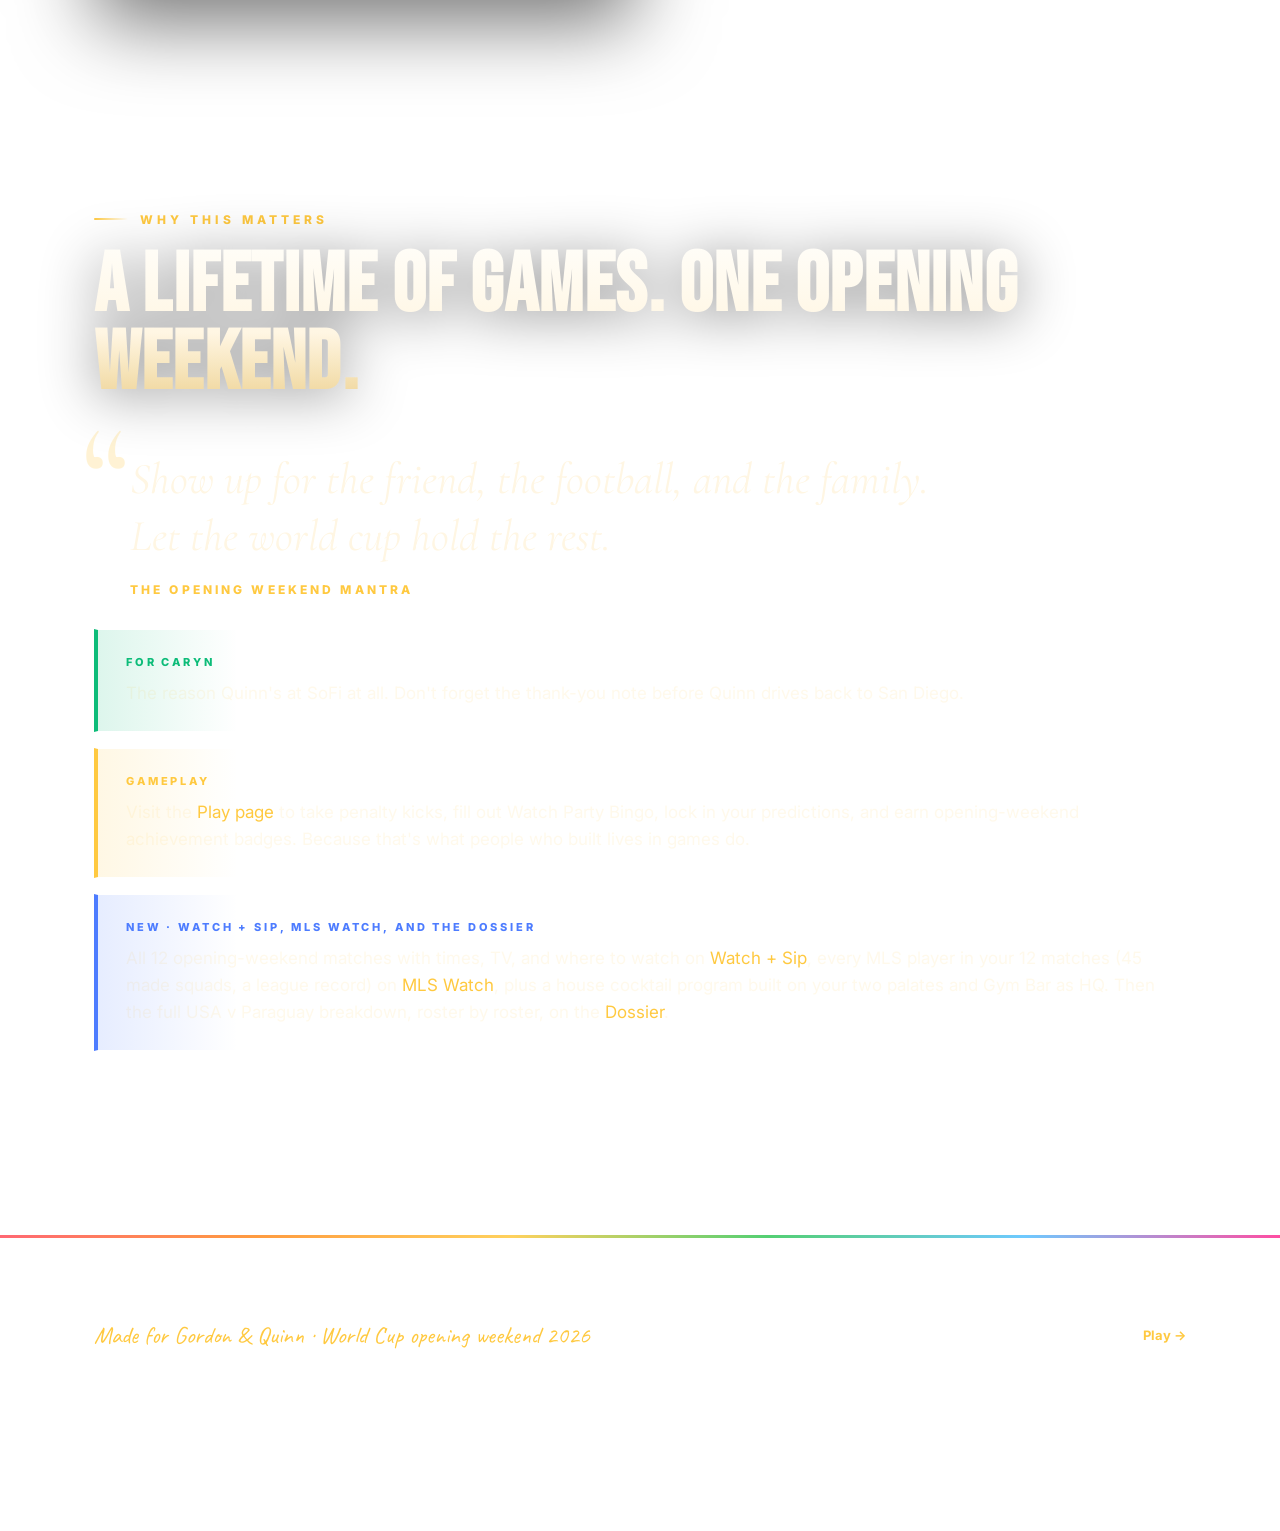
==== commit cfa77926: "Freshen to current: USA won Group D, through to R32 (Jun 20)" ====
--- a/index.html
+++ b/index.html
@@ -41,6 +41,36 @@
       <div>Fri Jun 12<br>USA · Quinn at SoFi</div>
       <div>Sat Jun 13<br>Mason's brunch + dance</div>
       <div>Sun Jun 14<br>FIFA Game + Pride parade</div>
+    </div>
+  </div>
+</section>
+
+<section class="section">
+  <div class="wrap">
+    <div class="eyebrow">Live · Group Stage · Updated Jun 20 · USA through to the R32</div>
+    <h2 class="display">We're through.</h2>
+    <p class="lede" style="margin-top: 18px;">The tournament runs June 11 through July 19, 2026, across the United States, Canada, and Mexico. 48 teams, 12 groups, 104 matches, the biggest World Cup ever played. And our team has been everything we hoped: USA 4, Paraguay 1 at SoFi on June 12 (Quinn in the building), then USA 2, Australia 0 in Seattle on June 19. That clinched Group D and a place in the Round of 32, with the Türkiye finale on June 25 now a free hit.</p>
+    <div class="cards-grid" style="margin-top: 28px;">
+      <div class="fact-card red">
+        <div class="icon">🇲🇽</div>
+        <h4>It began at the Azteca.</h4>
+        <p>Mexico opened the tournament against South Africa in Mexico City. The first roar of 2026.</p>
+      </div>
+      <div class="fact-card blue">
+        <div class="icon">🇺🇸</div>
+        <h4>Done: USA 4, Paraguay 1.</h4>
+        <p>We opened Group D with a win at SoFi on June 12. Balogun brace, Reyna late, Pulisic the creator. Quinn was in the building, and his name was on the board.</p>
+      </div>
+      <div class="fact-card green">
+        <div class="icon">🗺️</div>
+        <h4>Group D, won.</h4>
+        <p>Paraguay Jun 12 at SoFi (won 4-1). Australia Jun 19 at Lumen Field, Seattle (won 2-0). Türkiye Jun 25 at SoFi. First place locked, into the Round of 32.</p>
+      </div>
+      <div class="fact-card gold">
+        <div class="icon">🏆</div>
+        <h4>It ends July 19.</h4>
+        <p>The final lands at MetLife Stadium, New York and New Jersey, Sunday July 19. Foster's birthday weekend. We will be there.</p>
+      </div>
     </div>
   </div>
 </section>
--- a/styles.css
+++ b/styles.css
@@ -1100,3 +1100,32 @@
 @media (prefers-reduced-motion: reduce) {
   .reveal { opacity: 1; transform: none; transition: none; }
 }
+
+/* Photo heroes (image pass, June 10) — each day keeps its color identity, photo blended under the duotone */
+.hero.hero--photo { background-size: cover; background-position: center; }
+.hero.mexican.hero--photo {
+  background:
+    radial-gradient(900px 480px at 80% 0%, rgba(255, 59, 78, 0.18), transparent 60%),
+    linear-gradient(160deg, rgba(0, 61, 43, 0.93) 0%, rgba(6, 34, 26, 0.88) 45%, rgba(6, 8, 15, 0.96) 100%),
+    var(--hero-img) center / cover no-repeat;
+}
+.hero.usa.hero--photo {
+  background:
+    radial-gradient(900px 480px at 80% 0%, rgba(255, 77, 90, 0.16), transparent 60%),
+    linear-gradient(160deg, rgba(10, 31, 92, 0.92) 0%, rgba(9, 18, 51, 0.88) 45%, rgba(6, 8, 15, 0.96) 100%),
+    var(--hero-img) center / cover no-repeat;
+}
+.hero.party.hero--photo {
+  background:
+    radial-gradient(900px 480px at 75% 0%, rgba(84, 192, 255, 0.14), transparent 60%),
+    linear-gradient(160deg, rgba(92, 15, 60, 0.9) 0%, rgba(34, 10, 38, 0.88) 50%, rgba(6, 8, 15, 0.96) 100%),
+    var(--hero-img) center / cover no-repeat;
+}
+.hero.sun.hero--photo {
+  background:
+    radial-gradient(1000px 520px at 75% -10%, rgba(255, 255, 255, 0.3), transparent 55%),
+    linear-gradient(160deg, rgba(255, 201, 64, 0.9) 0%, rgba(255, 138, 30, 0.86) 60%, rgba(244, 99, 46, 0.9) 100%),
+    var(--hero-img) center / cover no-repeat;
+}
+.hero-credit { margin-top: 26px; font-size: 10px; letter-spacing: 0.12em; text-transform: uppercase; color: rgba(255, 255, 255, 0.3); }
+.hero.sun .hero-credit { color: rgba(26, 18, 6, 0.4); }
